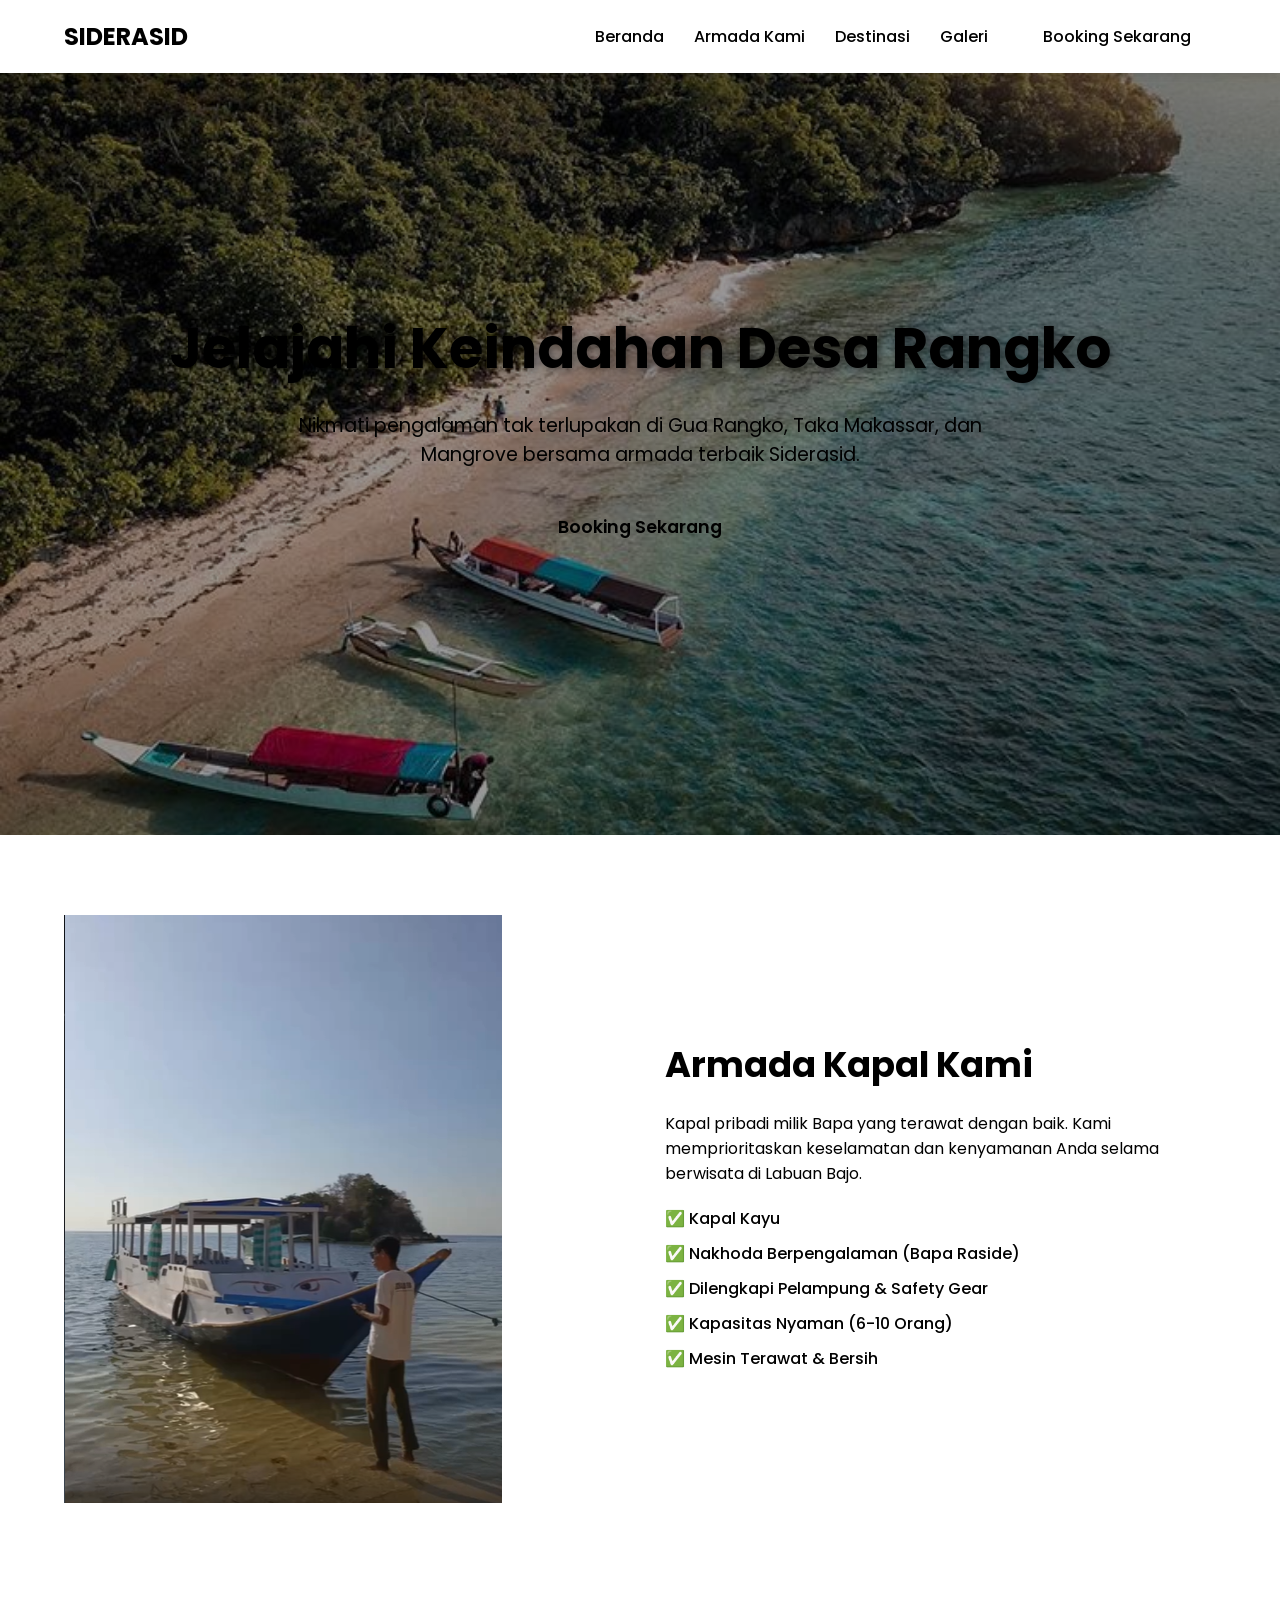
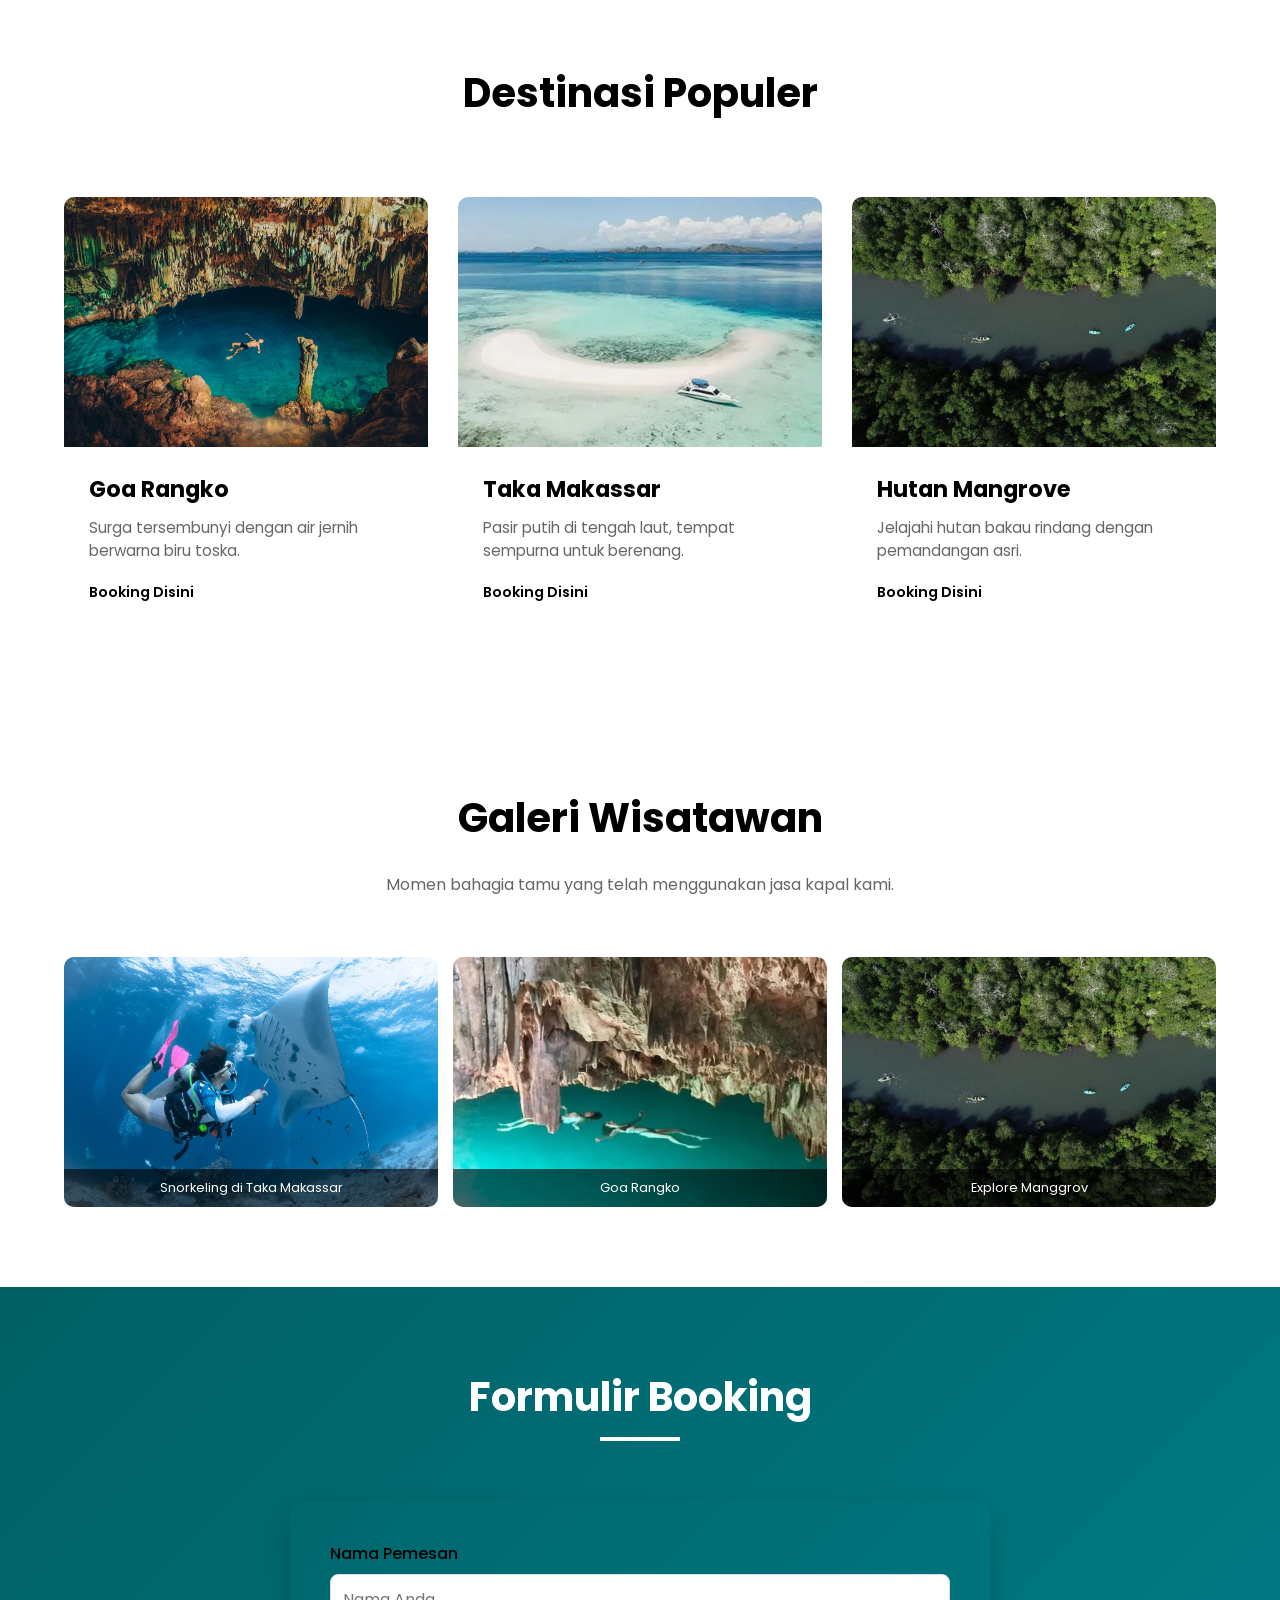
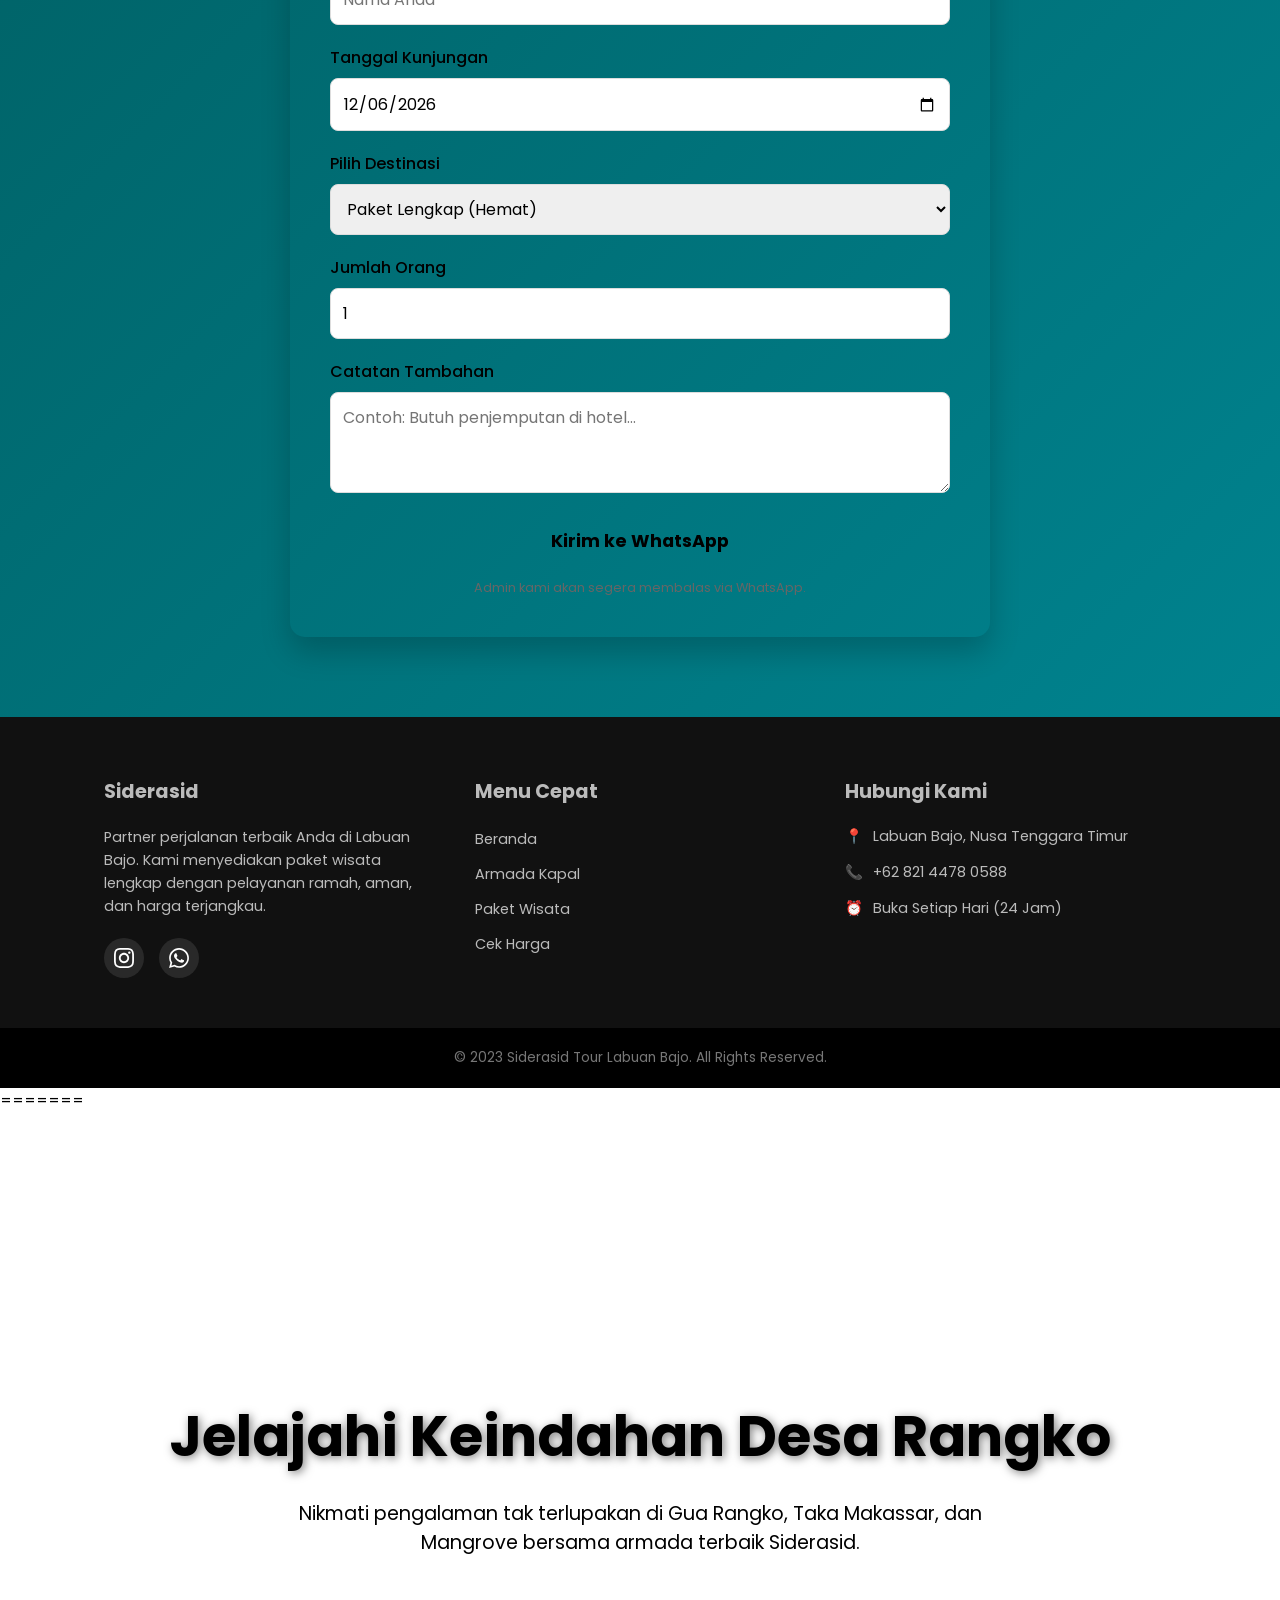
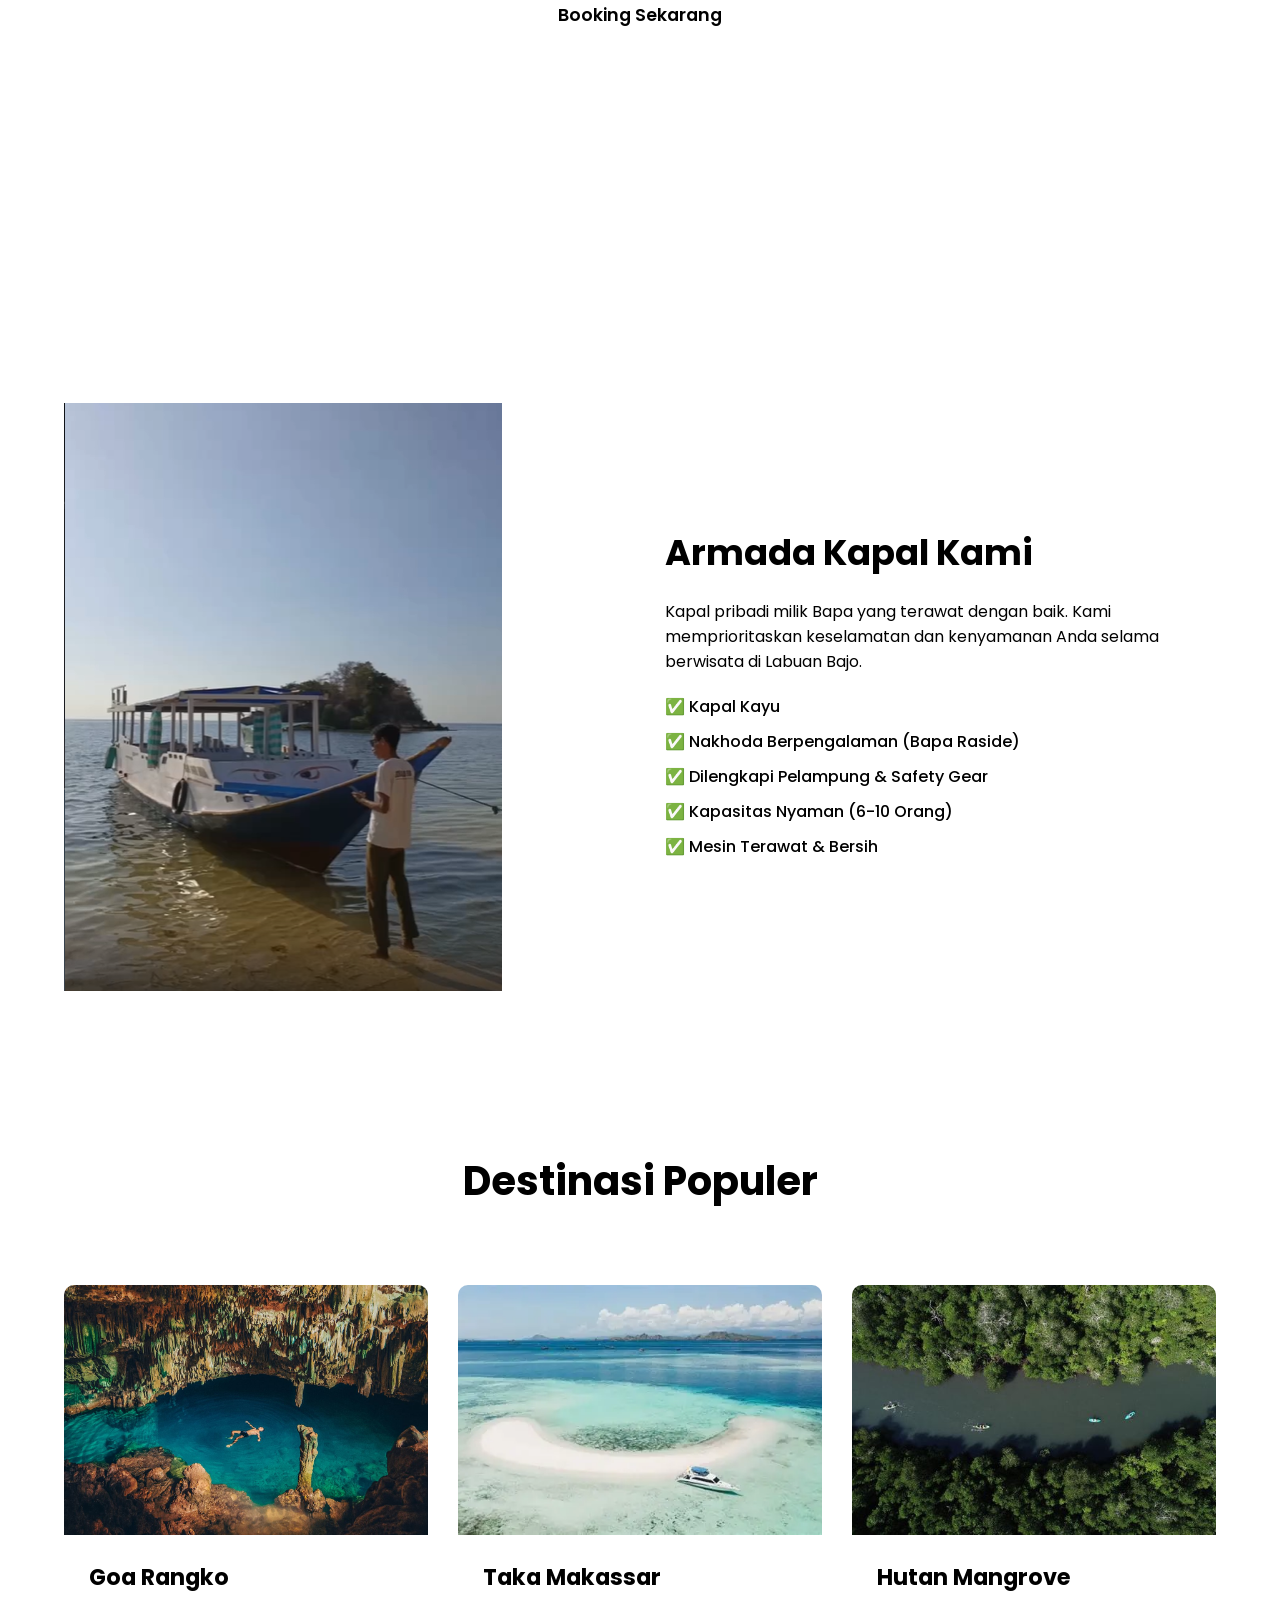
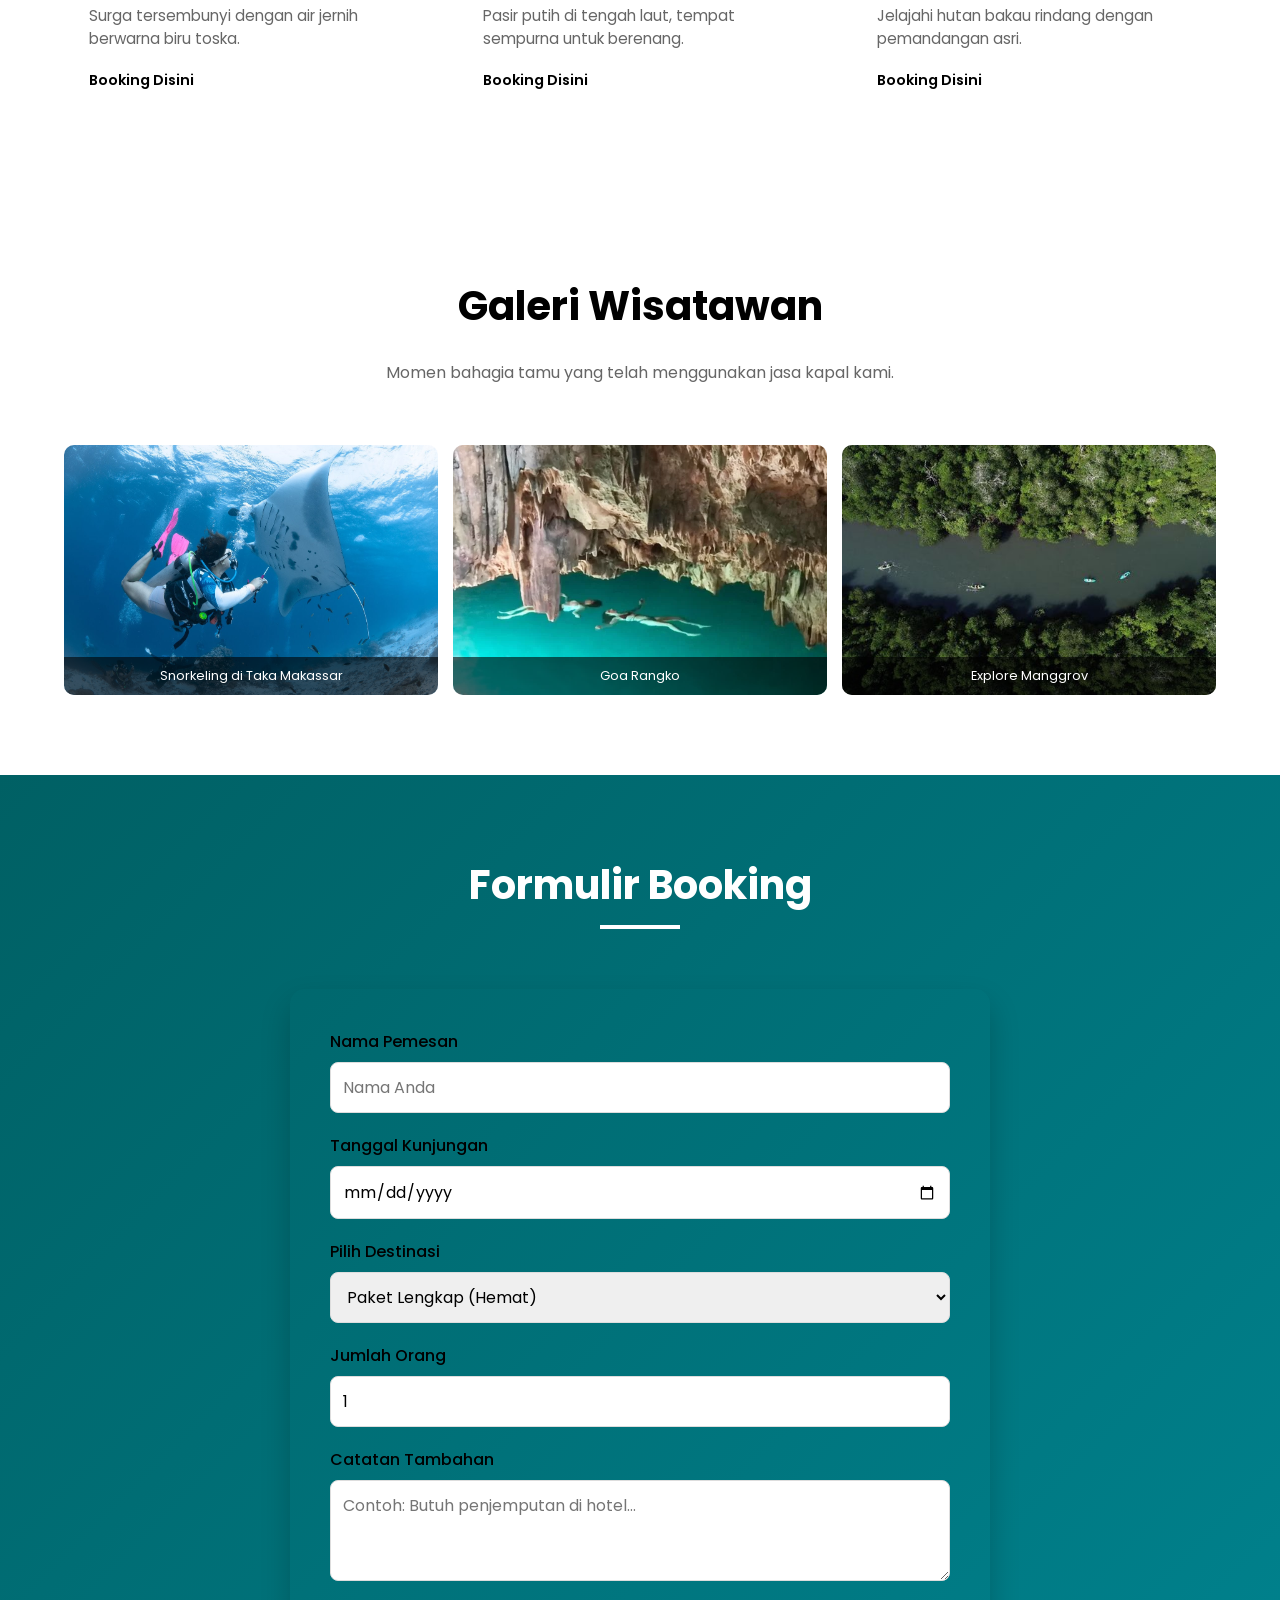
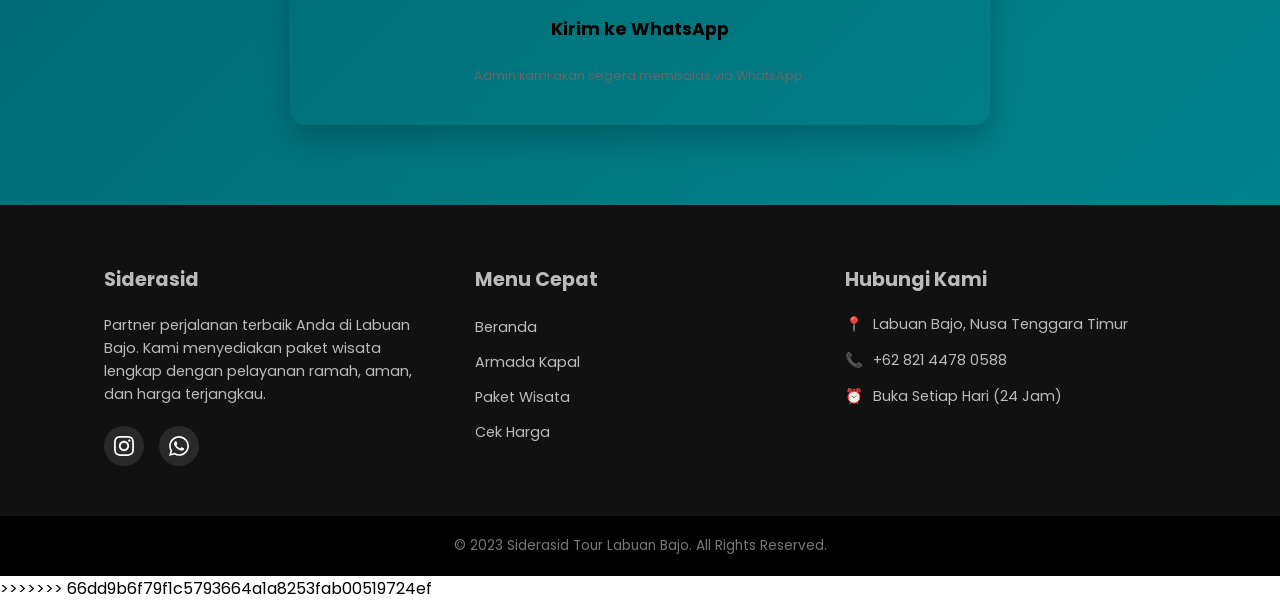
==== index.html @ 8807c150 "mengubah nama file utama menjadi index.html" ====
<<<<<<< HEAD
<!DOCTYPE html>
<html lang="id">
<head>
    <meta charset="UTF-8">
    <meta name="viewport" content="width=device-width, initial-scale=1.0">
    <meta name="description" content="Siderasid - Paket Wisata Labuan Bajo: Gua Rangko, Taka Makassar, dan Mangrove. Booking perahu murah dan terpercaya.">
    <title>Siderasid | Labuan Bajo Tour</title>
    <link rel="stylesheet" href="style.css">
    <!-- Google Fonts -->
    <link href="https://fonts.googleapis.com/css2?family=Poppins:wght@300;400;600;700&display=swap" rel="stylesheet">
    

</head>
<body>

    <!-- NAVBAR -->
    <nav class="navbar" id="navbar">
        <a href="#" class="logo">SIDERA<span>SID</span></a>
        <ul class="nav-links" id="navLinks">
            <li><a href="#home" onclick="toggleMenu()">Beranda</a></li>
            <li><a href="#armada" onclick="toggleMenu()">Armada Kami</a></li>
            <li><a href="#destinations" onclick="toggleMenu()">Destinasi</a></li>
            <li><a href="#gallery" onclick="toggleMenu()">Galeri</a></li>
            <li><a href="#booking" onclick="toggleMenu()" class="btn-cta">Booking Sekarang</a></li>
        </ul>
        <div class="hamburger" onclick="toggleMenu()">☰</div>
    </nav>

    <!-- HERO SECTION -->
    <section id="home" class="hero">
        <div class="hero-content">
            <h1>Jelajahi Keindahan Desa Rangko</h1>
            <p>Nikmati pengalaman tak terlupakan di Gua Rangko, Taka Makassar, dan Mangrove bersama armada terbaik Siderasid.</p>
            <a href="#booking" class="btn-hero">Booking Sekarang</a>
        </div>
    </section>

    <!-- SECTION BARU: FOTO KAPAL (PROMOSI) -->
    <section id="armada" class="armada-section">
        <div class="armada-img-container">
            <!-- GANTI URL DI BAWAH INI DENGAN FOTO KAPAL BAPA ANDA -->
            <!-- Contoh: src="foto-kapal-bapa.jpg" -->
            <img src="kapal.png">
        </div>
        <div class="armada-text">
            <h2>Armada Kapal Kami</h2>
            <p>Kapal pribadi milik Bapa yang terawat dengan baik. Kami memprioritaskan keselamatan dan kenyamanan Anda selama berwisata di Labuan Bajo.</p>
            
            <div class="armada-features">
                <div class="feature-item">✅ Kapal Kayu </div>
                <div class="feature-item">✅ Nakhoda Berpengalaman (Bapa Raside)</div>
                <div class="feature-item">✅ Dilengkapi Pelampung & Safety Gear</div>
                <div class="feature-item">✅ Kapasitas Nyaman (6-10 Orang)</div>
                <div class="feature-item">✅ Mesin Terawat & Bersih</div>
            </div>
        </div>
    </section>

    <!-- DESTINATIONS SECTION -->
    <section id="destinations" class="section">
        <div class="section-header">
            <h2>Destinasi Populer</h2>
            <span></span>
        </div>

        <div class="dest-grid">
            <!-- Destinasi 1 -->
            <div class="dest-card">
                <div class="dest-img">
                    <img src="foto1.jpg">
                </div>
                <div class="dest-info">
                    <h3>Goa Rangko</h3>
                    <p>Surga tersembunyi dengan air jernih berwarna biru toska.</p>
                    <a href="#booking" onclick="selectDestination('Gua Rangko')" class="btn-sm">Booking Disini</a>
                </div>
            </div>

            <!-- Destinasi 2 -->
            <div class="dest-card">
                <div class="dest-img">
                    <img src="taka.webp">
                </div>
                <div class="dest-info">
                    <h3>Taka Makassar</h3>
                    <p>Pasir putih di tengah laut, tempat sempurna untuk berenang.</p>
                    <a href="#booking" onclick="selectDestination('Taka Makassar')" class="btn-sm">Booking Disini</a>
                </div>
            </div>

            <!-- Destinasi 3 -->
            <div class="dest-card">
                <div class="dest-img">
                    <img src="hutan.jpeg
                    ">
                </div>
                <div class="dest-info">
                    <h3>Hutan Mangrove</h3>
                    <p>Jelajahi hutan bakau rindang dengan pemandangan asri.</p>
                    <a href="#booking" onclick="selectDestination('Mangrove Tour')" class="btn-sm">Booking Disini</a>
                </div>
            </div>
        </div>
    </section>

    <!-- SECTION BARU: GALERI WISATAWAN -->
    <section id="gallery" class="section gallery-section">
        <div class="section-header">
            <h2>Galeri Wisatawan</h2>
            <span></span>
            <p style="margin-top: 10px; color: #666;">Momen bahagia tamu yang telah menggunakan jasa kapal kami.</p>
        </div>

        <div class="gallery-grid">
            <!-- GANTI src="..." DENGAN FOTO TAMU ANDA -->
            <div class="gallery-item">
                <img src="Nomer1.jpg">
                <div class="gallery-caption">Snorkeling di Taka Makassar</div>
            </div>
            <div class="gallery-item">
                <img src="foto5.webp">
                <div class="gallery-caption">Goa Rangko</div>
            </div>
            <div class="gallery-item">
                <img src="hutan.jpeg">
                <div class="gallery-caption">Explore Manggrov</div>
            </div>
        </div>
    </section>

    <!-- BOOKING SECTION -->
    <section id="booking" class="section booking-section">
        <div class="section-header">
            <h2 style="color: white;">Formulir Booking</h2>
            <span style="background: white;"></span>
        </div>

        <div class="booking-container">
            <form id="waForm">
                <div class="form-group">
                    <label>Nama Pemesan</label>
                    <input type="text" id="name" class="form-control" placeholder="Nama Anda" required>
                </div>
                
                <div class="form-group">
                    <label>Tanggal Kunjungan</label>
                    <input type="date" id="date" class="form-control" required>
                </div>

                <div class="form-group">
                    <label>Pilih Destinasi</label>
                    <select id="destination" class="form-control">
                        <option value="Paket Lengkap (Rangko + Taka + Mangrove)">Paket Lengkap (Hemat)</option>
                        <option value="Gua Rangko Only">Gua Rangko Only</option>
                        <option value="Taka Makassar Only">Taka Makassar Only</option>
                        <option value="Mangrove Only">Mangrove Only</option>
                    </select>
                </div>

                <div class="form-group">
                    <label>Jumlah Orang</label>
                    <input type="number" id="pax" class="form-control" min="1" value="1" required>
                </div>

                <div class="form-group">
                    <label>Catatan Tambahan</label>
                    <textarea id="notes" class="form-control" rows="3" placeholder="Contoh: Butuh penjemputan di hotel..."></textarea>
                </div>

                <button type="submit" class="btn-submit">Kirim ke WhatsApp</button>
                <p style="text-align: center; margin-top: 10px; font-size: 0.8rem; color: #666;">Admin kami akan segera membalas via WhatsApp.</p>
            </form>
        </div>
    </section>

    <!-- FOOTER SECTION -->
    <footer>
        <div class="footer-container">
            <div class="footer-col">
                <h3>Siderasid</h3>
                <p>Partner perjalanan terbaik Anda di Labuan Bajo. Kami menyediakan paket wisata lengkap dengan pelayanan ramah, aman, dan harga terjangkau.</p>
                <div class="social-icons-footer">
                    <a href="https://www.instagram.com/siderasid/" target="_blank" class="social-btn" title="Instagram">
                        <svg width="20" height="20" fill="white" viewBox="0 0 24 24"><path d="M12 2.163c3.204 0 3.584.012 4.85.07 3.252.148 4.771 1.691 4.919 4.919.058 1.265.069 1.645.069 4.849 0 3.205-.012 3.584-.069 4.849-.149 3.225-1.664 4.771-4.919 4.919-1.266.058-1.644.07-4.85.07-3.204 0-3.584-.012-4.85-.07-3.26-.149-4.771-1.699-4.919-4.92-.058-1.265-.07-1.644-.07-4.849 0-3.204.013-3.583.07-4.849.149-3.227 1.664-4.771 4.919-4.919 1.266-.057 1.645-.069 4.849-.069zm0-2.163c-3.259 0-3.667.014-4.947.072-4.358.2-6.78 2.618-6.98 6.98-.059 1.281-.073 1.689-.073 4.948 0 3.259.014 3.668.072 4.948.2 4.358 2.618 6.78 6.98 6.98 1.281.058 1.689.072 4.948.072 3.259 0 3.668-.014 4.948-.072 4.354-.2 6.782-2.618 6.979-6.98.059-1.28.073-1.689.073-4.948 0-3.259-.014-3.667-.072-4.947-.196-4.354-2.617-6.78-6.979-6.98-1.281-.059-1.69-.073-4.949-.073zm0 5.838c-3.403 0-6.162 2.759-6.162 6.162s2.759 6.163 6.162 6.163 6.162-2.759 6.162-6.163c0-3.403-2.759-6.162-6.162-6.162zm0 10.162c-2.209 0-4-1.79-4-4 0-2.209 1.791-4 4-4s4 1.791 4 4c0 2.21-1.791 4-4 4zm6.406-11.845c-.796 0-1.441.645-1.441 1.44s.645 1.44 1.441 1.44c.795 0 1.439-.645 1.439-1.44s-.644-1.44-1.439-1.44z"/></svg>
                    </a>
                    <a href="https://wa.me/6282144780588" target="_blank" class="social-btn" title="WhatsApp">
                        <svg width="20" height="20" fill="white" viewBox="0 0 24 24"><path d="M.057 24l1.687-6.163c-1.041-1.804-1.588-3.849-1.587-5.946.003-6.556 5.338-11.891 11.893-11.891 3.181.001 6.167 1.24 8.413 3.488 2.245 2.248 3.481 5.236 3.48 8.414-.003 6.557-5.338 11.892-11.893 11.892-1.99-.001-3.951-.5-5.688-1.448l-6.305 1.654zm6.597-3.807c1.676.995 3.276 1.591 5.392 1.592 5.448 0 9.886-4.434 9.889-9.885.002-5.462-4.415-9.89-9.881-9.892-5.452 0-9.887 4.434-9.889 9.884-.001 2.225.651 3.891 1.746 5.634l-.999 3.648 3.742-.981zm11.387-5.464c-.074-.124-.272-.198-.57-.347-.297-.149-1.758-.868-2.031-.967-.272-.099-.47-.149-.669.149-.198.297-.768.967-.941 1.165-.173.198-.347.223-.644.074-.297-.149-1.255-.462-2.39-1.475-.883-.788-1.48-1.761-1.653-2.059-.173-.297-.018-.458.13-.606.134-.133.297-.347.446-.521.151-.172.2-.296.3-.495.099-.198.05-.372-.025-.521-.075-.148-.669-1.611-.916-2.206-.242-.579-.487-.501-.669-.51l-.57-.01c-.198 0-.52.074-.792.372s-1.04 1.016-1.04 2.479 1.065 2.876 1.213 3.074c.149.198 2.095 3.2 5.076 4.487.709.306 1.263.489 1.694.626.712.226 1.36.194 1.872.118.571-.085 1.758-.719 2.006-1.413.248-.695.248-1.29.173-1.414z"/></svg>
                    </a>
                </div>
            </div>

            <div class="footer-col">
                <h3>Menu Cepat</h3>
                <ul class="footer-links">
                    <li><a href="#home">Beranda</a></li>
                    <li><a href="#armada">Armada Kapal</a></li>
                    <li><a href="#destinations">Paket Wisata</a></li>
                    <li><a href="#booking">Cek Harga</a></li>
                </ul>
            </div>

            <div class="footer-col">
                <h3>Hubungi Kami</h3>
                <div class="contact-item">
                    <span>📍</span>
                    <span>Labuan Bajo, Nusa Tenggara Timur</span>
                </div>
                <div class="contact-item">
                    <span>📞</span>
                    <span>+62 821 4478 0588</span>
                </div>
                <div class="contact-item">
                    <span>⏰</span>
                    <span>Buka Setiap Hari (24 Jam)</span>
                </div>
            </div>
        </div>

        <div class="footer-bottom">
            <p>&copy; 2023 Siderasid Tour Labuan Bajo. All Rights Reserved.</p>
        </div>
    </footer>

    <!-- JAVASCRIPT -->
    <script>
        // --- Sticky Navbar ---
        window.addEventListener('scroll', function() {
            const navbar = document.getElementById('navbar');
            if (window.scrollY > 50) {
                navbar.classList.add('scrolled');
            } else {
                navbar.classList.remove('scrolled');
            }
        });

        // --- Mobile Menu Toggle ---
        function toggleMenu() {
            const navLinks = document.getElementById('navLinks');
            navLinks.classList.toggle('active');
        }

        // --- Pre-select Destination from Buttons ---
        function selectDestination(destName) {
            const selectBox = document.getElementById('destination');
            selectBox.value = destName;
        }

        // --- WhatsApp Form Logic ---
        const WA_NUMBER = "6282144780588";

        document.getElementById('waForm').addEventListener('submit', function(e) {
            e.preventDefault();

            const name = document.getElementById('name').value;
            const date = document.getElementById('date').value;
            const dest = document.getElementById('destination').value;
            const pax = document.getElementById('pax').value;
            const notes = document.getElementById('notes').value;

            const message = `Halo Siderasid, saya ingin booking wisata Labuan Bajo.%0A%0A` +
                            `👤 *Nama:* ${name}%0A` +
                            `📅 *Tanggal:* ${date}%0A` +
                            `📍 *Tujuan:* ${dest}%0A` +
                            `👥 *Jumlah:* ${pax} Orang%0A` +
                            `📝 *Catatan:* ${notes}%0A%0A` +
                            `Mohon info harga dan ketersediaan kapal. Terima kasih!`;

            const waLink = `https://wa.me/${WA_NUMBER}?text=${message}`;
            window.open(waLink, '_blank');
        });

        // Set default date to today
        document.getElementById('date').valueAsDate = new Date();
    </script>
</body>
=======
<!DOCTYPE html>
<html lang="id">
<head>
    <meta charset="UTF-8">
    <meta name="viewport" content="width=device-width, initial-scale=1.0">
    <meta name="description" content="Siderasid - Paket Wisata Labuan Bajo: Gua Rangko, Taka Makassar, dan Mangrove. Booking perahu murah dan terpercaya.">
    <title>Siderasid | Labuan Bajo Tour</title>
    <link rel="stylesheet" href="style.css">
    <!-- Google Fonts -->
    <link href="https://fonts.googleapis.com/css2?family=Poppins:wght@300;400;600;700&display=swap" rel="stylesheet">
    

</head>
<body>

    <!-- NAVBAR -->
    <nav class="navbar" id="navbar">
        <a href="#" class="logo">SIDERA<span>SID</span></a>
        <ul class="nav-links" id="navLinks">
            <li><a href="#home" onclick="toggleMenu()">Beranda</a></li>
            <li><a href="#armada" onclick="toggleMenu()">Armada Kami</a></li>
            <li><a href="#destinations" onclick="toggleMenu()">Destinasi</a></li>
            <li><a href="#gallery" onclick="toggleMenu()">Galeri</a></li>
            <li><a href="#booking" onclick="toggleMenu()" class="btn-cta">Booking Sekarang</a></li>
        </ul>
        <div class="hamburger" onclick="toggleMenu()">☰</div>
    </nav>

    <!-- HERO SECTION -->
    <section id="home" class="hero">
        <div class="hero-content">
            <h1>Jelajahi Keindahan Desa Rangko</h1>
            <p>Nikmati pengalaman tak terlupakan di Gua Rangko, Taka Makassar, dan Mangrove bersama armada terbaik Siderasid.</p>
            <a href="#booking" class="btn-hero">Booking Sekarang</a>
        </div>
    </section>

    <!-- SECTION BARU: FOTO KAPAL (PROMOSI) -->
    <section id="armada" class="armada-section">
        <div class="armada-img-container">
            <!-- GANTI URL DI BAWAH INI DENGAN FOTO KAPAL BAPA ANDA -->
            <!-- Contoh: src="foto-kapal-bapa.jpg" -->
            <img src="kapal.png">
        </div>
        <div class="armada-text">
            <h2>Armada Kapal Kami</h2>
            <p>Kapal pribadi milik Bapa yang terawat dengan baik. Kami memprioritaskan keselamatan dan kenyamanan Anda selama berwisata di Labuan Bajo.</p>
            
            <div class="armada-features">
                <div class="feature-item">✅ Kapal Kayu </div>
                <div class="feature-item">✅ Nakhoda Berpengalaman (Bapa Raside)</div>
                <div class="feature-item">✅ Dilengkapi Pelampung & Safety Gear</div>
                <div class="feature-item">✅ Kapasitas Nyaman (6-10 Orang)</div>
                <div class="feature-item">✅ Mesin Terawat & Bersih</div>
            </div>
        </div>
    </section>

    <!-- DESTINATIONS SECTION -->
    <section id="destinations" class="section">
        <div class="section-header">
            <h2>Destinasi Populer</h2>
            <span></span>
        </div>

        <div class="dest-grid">
            <!-- Destinasi 1 -->
            <div class="dest-card">
                <div class="dest-img">
                    <img src="foto1.jpg">
                </div>
                <div class="dest-info">
                    <h3>Goa Rangko</h3>
                    <p>Surga tersembunyi dengan air jernih berwarna biru toska.</p>
                    <a href="#booking" onclick="selectDestination('Gua Rangko')" class="btn-sm">Booking Disini</a>
                </div>
            </div>

            <!-- Destinasi 2 -->
            <div class="dest-card">
                <div class="dest-img">
                    <img src="taka.webp">
                </div>
                <div class="dest-info">
                    <h3>Taka Makassar</h3>
                    <p>Pasir putih di tengah laut, tempat sempurna untuk berenang.</p>
                    <a href="#booking" onclick="selectDestination('Taka Makassar')" class="btn-sm">Booking Disini</a>
                </div>
            </div>

            <!-- Destinasi 3 -->
            <div class="dest-card">
                <div class="dest-img">
                    <img src="hutan.jpeg
                    ">
                </div>
                <div class="dest-info">
                    <h3>Hutan Mangrove</h3>
                    <p>Jelajahi hutan bakau rindang dengan pemandangan asri.</p>
                    <a href="#booking" onclick="selectDestination('Mangrove Tour')" class="btn-sm">Booking Disini</a>
                </div>
            </div>
        </div>
    </section>

    <!-- SECTION BARU: GALERI WISATAWAN -->
    <section id="gallery" class="section gallery-section">
        <div class="section-header">
            <h2>Galeri Wisatawan</h2>
            <span></span>
            <p style="margin-top: 10px; color: #666;">Momen bahagia tamu yang telah menggunakan jasa kapal kami.</p>
        </div>

        <div class="gallery-grid">
            <!-- GANTI src="..." DENGAN FOTO TAMU ANDA -->
            <div class="gallery-item">
                <img src="Nomer1.jpg">
                <div class="gallery-caption">Snorkeling di Taka Makassar</div>
            </div>
            <div class="gallery-item">
                <img src="foto5.webp">
                <div class="gallery-caption">Goa Rangko</div>
            </div>
            <div class="gallery-item">
                <img src="hutan.jpeg">
                <div class="gallery-caption">Explore Manggrov</div>
            </div>
        </div>
    </section>

    <!-- BOOKING SECTION -->
    <section id="booking" class="section booking-section">
        <div class="section-header">
            <h2 style="color: white;">Formulir Booking</h2>
            <span style="background: white;"></span>
        </div>

        <div class="booking-container">
            <form id="waForm">
                <div class="form-group">
                    <label>Nama Pemesan</label>
                    <input type="text" id="name" class="form-control" placeholder="Nama Anda" required>
                </div>
                
                <div class="form-group">
                    <label>Tanggal Kunjungan</label>
                    <input type="date" id="date" class="form-control" required>
                </div>

                <div class="form-group">
                    <label>Pilih Destinasi</label>
                    <select id="destination" class="form-control">
                        <option value="Paket Lengkap (Rangko + Taka + Mangrove)">Paket Lengkap (Hemat)</option>
                        <option value="Gua Rangko Only">Gua Rangko Only</option>
                        <option value="Taka Makassar Only">Taka Makassar Only</option>
                        <option value="Mangrove Only">Mangrove Only</option>
                    </select>
                </div>

                <div class="form-group">
                    <label>Jumlah Orang</label>
                    <input type="number" id="pax" class="form-control" min="1" value="1" required>
                </div>

                <div class="form-group">
                    <label>Catatan Tambahan</label>
                    <textarea id="notes" class="form-control" rows="3" placeholder="Contoh: Butuh penjemputan di hotel..."></textarea>
                </div>

                <button type="submit" class="btn-submit">Kirim ke WhatsApp</button>
                <p style="text-align: center; margin-top: 10px; font-size: 0.8rem; color: #666;">Admin kami akan segera membalas via WhatsApp.</p>
            </form>
        </div>
    </section>

    <!-- FOOTER SECTION -->
    <footer>
        <div class="footer-container">
            <div class="footer-col">
                <h3>Siderasid</h3>
                <p>Partner perjalanan terbaik Anda di Labuan Bajo. Kami menyediakan paket wisata lengkap dengan pelayanan ramah, aman, dan harga terjangkau.</p>
                <div class="social-icons-footer">
                    <a href="https://www.instagram.com/siderasid/" target="_blank" class="social-btn" title="Instagram">
                        <svg width="20" height="20" fill="white" viewBox="0 0 24 24"><path d="M12 2.163c3.204 0 3.584.012 4.85.07 3.252.148 4.771 1.691 4.919 4.919.058 1.265.069 1.645.069 4.849 0 3.205-.012 3.584-.069 4.849-.149 3.225-1.664 4.771-4.919 4.919-1.266.058-1.644.07-4.85.07-3.204 0-3.584-.012-4.85-.07-3.26-.149-4.771-1.699-4.919-4.92-.058-1.265-.07-1.644-.07-4.849 0-3.204.013-3.583.07-4.849.149-3.227 1.664-4.771 4.919-4.919 1.266-.057 1.645-.069 4.849-.069zm0-2.163c-3.259 0-3.667.014-4.947.072-4.358.2-6.78 2.618-6.98 6.98-.059 1.281-.073 1.689-.073 4.948 0 3.259.014 3.668.072 4.948.2 4.358 2.618 6.78 6.98 6.98 1.281.058 1.689.072 4.948.072 3.259 0 3.668-.014 4.948-.072 4.354-.2 6.782-2.618 6.979-6.98.059-1.28.073-1.689.073-4.948 0-3.259-.014-3.667-.072-4.947-.196-4.354-2.617-6.78-6.979-6.98-1.281-.059-1.69-.073-4.949-.073zm0 5.838c-3.403 0-6.162 2.759-6.162 6.162s2.759 6.163 6.162 6.163 6.162-2.759 6.162-6.163c0-3.403-2.759-6.162-6.162-6.162zm0 10.162c-2.209 0-4-1.79-4-4 0-2.209 1.791-4 4-4s4 1.791 4 4c0 2.21-1.791 4-4 4zm6.406-11.845c-.796 0-1.441.645-1.441 1.44s.645 1.44 1.441 1.44c.795 0 1.439-.645 1.439-1.44s-.644-1.44-1.439-1.44z"/></svg>
                    </a>
                    <a href="https://wa.me/6282144780588" target="_blank" class="social-btn" title="WhatsApp">
                        <svg width="20" height="20" fill="white" viewBox="0 0 24 24"><path d="M.057 24l1.687-6.163c-1.041-1.804-1.588-3.849-1.587-5.946.003-6.556 5.338-11.891 11.893-11.891 3.181.001 6.167 1.24 8.413 3.488 2.245 2.248 3.481 5.236 3.48 8.414-.003 6.557-5.338 11.892-11.893 11.892-1.99-.001-3.951-.5-5.688-1.448l-6.305 1.654zm6.597-3.807c1.676.995 3.276 1.591 5.392 1.592 5.448 0 9.886-4.434 9.889-9.885.002-5.462-4.415-9.89-9.881-9.892-5.452 0-9.887 4.434-9.889 9.884-.001 2.225.651 3.891 1.746 5.634l-.999 3.648 3.742-.981zm11.387-5.464c-.074-.124-.272-.198-.57-.347-.297-.149-1.758-.868-2.031-.967-.272-.099-.47-.149-.669.149-.198.297-.768.967-.941 1.165-.173.198-.347.223-.644.074-.297-.149-1.255-.462-2.39-1.475-.883-.788-1.48-1.761-1.653-2.059-.173-.297-.018-.458.13-.606.134-.133.297-.347.446-.521.151-.172.2-.296.3-.495.099-.198.05-.372-.025-.521-.075-.148-.669-1.611-.916-2.206-.242-.579-.487-.501-.669-.51l-.57-.01c-.198 0-.52.074-.792.372s-1.04 1.016-1.04 2.479 1.065 2.876 1.213 3.074c.149.198 2.095 3.2 5.076 4.487.709.306 1.263.489 1.694.626.712.226 1.36.194 1.872.118.571-.085 1.758-.719 2.006-1.413.248-.695.248-1.29.173-1.414z"/></svg>
                    </a>
                </div>
            </div>

            <div class="footer-col">
                <h3>Menu Cepat</h3>
                <ul class="footer-links">
                    <li><a href="#home">Beranda</a></li>
                    <li><a href="#armada">Armada Kapal</a></li>
                    <li><a href="#destinations">Paket Wisata</a></li>
                    <li><a href="#booking">Cek Harga</a></li>
                </ul>
            </div>

            <div class="footer-col">
                <h3>Hubungi Kami</h3>
                <div class="contact-item">
                    <span>📍</span>
                    <span>Labuan Bajo, Nusa Tenggara Timur</span>
                </div>
                <div class="contact-item">
                    <span>📞</span>
                    <span>+62 821 4478 0588</span>
                </div>
                <div class="contact-item">
                    <span>⏰</span>
                    <span>Buka Setiap Hari (24 Jam)</span>
                </div>
            </div>
        </div>

        <div class="footer-bottom">
            <p>&copy; 2023 Siderasid Tour Labuan Bajo. All Rights Reserved.</p>
        </div>
    </footer>

    <!-- JAVASCRIPT -->
    <script>
        // --- Sticky Navbar ---
        window.addEventListener('scroll', function() {
            const navbar = document.getElementById('navbar');
            if (window.scrollY > 50) {
                navbar.classList.add('scrolled');
            } else {
                navbar.classList.remove('scrolled');
            }
        });

        // --- Mobile Menu Toggle ---
        function toggleMenu() {
            const navLinks = document.getElementById('navLinks');
            navLinks.classList.toggle('active');
        }

        // --- Pre-select Destination from Buttons ---
        function selectDestination(destName) {
            const selectBox = document.getElementById('destination');
            selectBox.value = destName;
        }

        // --- WhatsApp Form Logic ---
        const WA_NUMBER = "6282144780588";

        document.getElementById('waForm').addEventListener('submit', function(e) {
            e.preventDefault();

            const name = document.getElementById('name').value;
            const date = document.getElementById('date').value;
            const dest = document.getElementById('destination').value;
            const pax = document.getElementById('pax').value;
            const notes = document.getElementById('notes').value;

            const message = `Halo Siderasid, saya ingin booking wisata Labuan Bajo.%0A%0A` +
                            `👤 *Nama:* ${name}%0A` +
                            `📅 *Tanggal:* ${date}%0A` +
                            `📍 *Tujuan:* ${dest}%0A` +
                            `👥 *Jumlah:* ${pax} Orang%0A` +
                            `📝 *Catatan:* ${notes}%0A%0A` +
                            `Mohon info harga dan ketersediaan kapal. Terima kasih!`;

            const waLink = `https://wa.me/${WA_NUMBER}?text=${message}`;
            window.open(waLink, '_blank');
        });

        // Set default date to today
        document.getElementById('date').valueAsDate = new Date();
    </script>
</body>
>>>>>>> 66dd9b6f79f1c5793664a1a8253fab00519724ef
</html>
---- style.css ----
<<<<<<< HEAD
    /* --- CSS VARIABLES --- */
        :root {
            --primary: #006064; /* Deep Cyan */
            --secondary: #00bcd4; /* Light Cyan */
            --accent: #ff9800; /* Orange */
            --dark: #1a1a1a;
            --light: #f5f5f5;
            --white: #ffffff;
            --shadow: 0 5px 15px rgba(0,0,0,0.1);
        }

        /* --- RESET & GLOBAL --- */
        * {
            margin: 0;
            padding: 0;
            box-sizing: border-box;
            font-family: 'Poppins', sans-serif;
            scroll-behavior: smooth;
        }

        body {
            background-color: var(--light);
            color: var(--dark);
            overflow-x: hidden;
        }

        a { text-decoration: none; color: inherit; transition: 0.3s; }
        ul { list-style: none; }
        img { max-width: 100%; display: block; }

        /* --- NAVBAR --- */
        .navbar {
            display: flex;
            justify-content: space-between;
            align-items: center;
            padding: 1.2rem 5%;
            background: rgba(255, 255, 255, 0.95);
            position: fixed;
            top: 0;
            left: 0;
            right: 0;
            z-index: 1000;
            box-shadow: 0 2px 10px rgba(0,0,0,0.05);
            transition: 0.3s;
        }

        .navbar.scrolled { padding: 0.8rem 5%; background: var(--white); }

        .logo { font-size: 1.5rem; font-weight: 700; color: var(--primary); }
        .logo span { color: var(--accent); }

        .nav-links { display: flex; gap: 30px; }
        .nav-links a { font-weight: 500; color: var(--dark); position: relative; }
        .nav-links a::after {
            content: ''; position: absolute; width: 0; height: 2px;
            background: var(--primary); bottom: -5px; left: 0; transition: 0.3s;
        }
        .nav-links a:hover::after { width: 100%; }
        .nav-links a:hover { color: var(--primary); }

        .btn-cta {
            background: var(--primary); color: var(--white) !important;
            padding: 10px 25px; border-radius: 50px;
        }
        .btn-cta:hover { background: var(--accent) !important; color: var(--white) !important; }

        .hamburger { display: none; cursor: pointer; font-size: 1.5rem; }

        /* --- HERO SECTION --- */
        .hero {
            height: 90vh; /* Sedikit lebih tinggi */
            background: linear-gradient(rgba(0,0,0,0.4), rgba(0,0,0,0.4)), url('pantai.jpg');
            background-size: cover; background-position: center; background-attachment: fixed;
            display: flex; align-items: center; justify-content: center;
            text-align: center; color: var(--white); padding: 0 20px;
        }

        .hero-content h1 {
            font-size: 3.5rem; margin-bottom: 20px;
            text-shadow: 2px 2px 10px rgba(0,0,0,0.5);
        }
        .hero-content p {
            font-size: 1.2rem; margin-bottom: 30px;
            max-width: 700px; margin-left: auto; margin-right: auto;
        }
        .btn-hero {
            background: var(--accent); color: var(--white);
            padding: 15px 40px; font-size: 1.1rem; font-weight: 600;
            border-radius: 5px; display: inline-block;
        }
        .btn-hero:hover { transform: translateY(-3px); box-shadow: 0 10px 20px rgba(0,0,0,0.3); }

        /* --- ARMADA KAPAL SECTION (BARU) --- */
        .armada-section {
            background: var(--white);
            padding: 80px 5%;
            display: flex;
            align-items: center;
            gap: 50px;
            flex-wrap: wrap;
        }

        .armada-img-container {
            flex: 1;
            min-width: 300px;
        }

        .armada-img {
            width: 100%;
            border-radius: 15px;
            box-shadow: var(--shadow);
            object-fit: cover;
            height: 400px; /* Tinggi foto kapal */
        }

        .armada-text {
            flex: 1;
            min-width: 300px;
        }

        .armada-text h2 {
            font-size: 2.2rem;
            color: var(--primary);
            margin-bottom: 20px;
        }

        .armada-features {
            margin-top: 20px;
        }

        .feature-item {
            display: flex;
            align-items: center;
            gap: 10px;
            margin-bottom: 10px;
            font-weight: 500;
        }

        /* --- DESTINATIONS SECTION --- */
        .section { padding: 80px 5%; }
        .section-header { text-align: center; margin-bottom: 60px; }
        .section-header h2 { font-size: 2.5rem; color: var(--primary); margin-bottom: 10px; }
        .section-header span { display: block; width: 80px; height: 4px; background: var(--accent); margin: 0 auto; }

        .dest-grid {
            display: grid; grid-template-columns: repeat(auto-fit, minmax(300px, 1fr)); gap: 30px;
        }

        .dest-card {
            background: var(--white); border-radius: 10px; overflow: hidden;
            box-shadow: var(--shadow); transition: 0.3s;
        }
        .dest-card:hover { transform: translateY(-10px); }
        .dest-img { height: 250px; overflow: hidden; }
        .dest-img img { width: 100%; height: 100%; object-fit: cover; transition: 0.5s; }
        .dest-card:hover .dest-img img { transform: scale(1.1); }
        .dest-info { padding: 25px; }
        .dest-info h3 { color: var(--primary); margin-bottom: 10px; font-size: 1.4rem; }
        .dest-info p { color: #666; font-size: 0.95rem; margin-bottom: 20px; }
        .btn-sm { color: var(--primary); font-weight: 600; font-size: 0.9rem; border-bottom: 2px solid var(--accent); }

        /* --- GALLERY SECTION (BARU) --- */
        .gallery-section {
            background: var(--light);
        }

        .gallery-grid {
            display: grid;
            grid-template-columns: repeat(auto-fit, minmax(250px, 1fr));
            gap: 15px;
        }

        .gallery-item {
            position: relative;
            border-radius: 10px;
            overflow: hidden;
            height: 250px;
        }

        .gallery-item img {
            width: 100%;
            height: 100%;
            object-fit: cover;
            transition: 0.3s;
        }

        .gallery-item:hover img {
            transform: scale(1.05);
        }

        .gallery-caption {
            position: absolute;
            bottom: 0;
            left: 0;
            right: 0;
            background: rgba(0,0,0,0.6);
            color: white;
            padding: 10px;
            font-size: 0.8rem;
            text-align: center;
        }

        /* --- BOOKING SECTION --- */
        .booking-section {
            background: linear-gradient(135deg, #006064, #00838f); color: var(--white);
        }
        .booking-container {
            background: var(--white); color: var(--dark); padding: 40px;
            border-radius: 15px; max-width: 700px; margin: 0 auto;
            box-shadow: 0 15px 30px rgba(0,0,0,0.2);
        }
        .form-group { margin-bottom: 20px; }
        .form-group label { display: block; margin-bottom: 8px; font-weight: 500; }
        .form-control {
            width: 100%; padding: 12px; border: 1px solid #ddd; border-radius: 8px; font-size: 1rem;
        }
        .btn-submit {
            width: 100%; padding: 15px; background: var(--primary); color: var(--white);
            border: none; border-radius: 8px; font-size: 1.1rem; font-weight: bold; cursor: pointer; transition: 0.3s;
        }
        .btn-submit:hover { background: var(--dark); }

        /* --- FOOTER --- */
        footer { background-color: #111; color: #bbb; padding-top: 60px; border-top: 5px solid var(--accent); }
        .footer-container {
            max-width: 1200px; margin: 0 auto; padding: 0 5%;
            display: grid; grid-template-columns: repeat(auto-fit, minmax(250px, 1fr)); gap: 40px;
        }
        .footer-col h3 { color: var(--white); font-size: 1.2rem; margin-bottom: 20px; position: relative; }
        .footer-col h3::after {
            content: ''; position: absolute; left: 0; bottom: -8px; width: 40px; height: 2px; background: var(--accent);
        }
        .footer-col p { font-size: 0.9rem; line-height: 1.6; margin-bottom: 20px; }
        .footer-links li { margin-bottom: 10px; }
        .footer-links a { color: #bbb; font-size: 0.9rem; }
        .footer-links a:hover { color: var(--accent); padding-left: 5px; }
        .contact-item { display: flex; align-items: flex-start; gap: 10px; margin-bottom: 15px; font-size: 0.9rem; }
        .social-icons-footer { display: flex; gap: 15px; }
        .social-btn {
            width: 40px; height: 40px; background: rgba(255,255,255,0.1);
            display: flex; justify-content: center; align-items: center;
            border-radius: 50%; transition: 0.3s; color: var(--white);
        }
        .social-btn:hover { background: var(--accent); transform: translateY(-3px); }
        .footer-bottom { background-color: #000; text-align: center; padding: 20px; margin-top: 50px; font-size: 0.85rem; color: #777; }

        /* --- RESPONSIVE --- */
        @media (max-width: 768px) {
            .navbar { padding: 1rem 5%; }
            .hamburger { display: block; }
            .nav-links {
                position: fixed; top: 70px; right: -100%; width: 70%; height: 100vh;
                background: var(--white); flex-direction: column; padding: 40px;
                box-shadow: -5px 0 15px rgba(0,0,0,0.1); transition: 0.4s;
            }
            .nav-links.active { right: 0; }
            .hero h1 { font-size: 2.5rem; }
            .armada-section { flex-direction: column; }
        }
=======
    /* --- CSS VARIABLES --- */
        :root {
            --primary: #006064; /* Deep Cyan */
            --secondary: #00bcd4; /* Light Cyan */
            --accent: #ff9800; /* Orange */
            --dark: #1a1a1a;
            --light: #f5f5f5;
            --white: #ffffff;
            --shadow: 0 5px 15px rgba(0,0,0,0.1);
        }

        /* --- RESET & GLOBAL --- */
        * {
            margin: 0;
            padding: 0;
            box-sizing: border-box;
            font-family: 'Poppins', sans-serif;
            scroll-behavior: smooth;
        }

        body {
            background-color: var(--light);
            color: var(--dark);
            overflow-x: hidden;
        }

        a { text-decoration: none; color: inherit; transition: 0.3s; }
        ul { list-style: none; }
        img { max-width: 100%; display: block; }

        /* --- NAVBAR --- */
        .navbar {
            display: flex;
            justify-content: space-between;
            align-items: center;
            padding: 1.2rem 5%;
            background: rgba(255, 255, 255, 0.95);
            position: fixed;
            top: 0;
            left: 0;
            right: 0;
            z-index: 1000;
            box-shadow: 0 2px 10px rgba(0,0,0,0.05);
            transition: 0.3s;
        }

        .navbar.scrolled { padding: 0.8rem 5%; background: var(--white); }

        .logo { font-size: 1.5rem; font-weight: 700; color: var(--primary); }
        .logo span { color: var(--accent); }

        .nav-links { display: flex; gap: 30px; }
        .nav-links a { font-weight: 500; color: var(--dark); position: relative; }
        .nav-links a::after {
            content: ''; position: absolute; width: 0; height: 2px;
            background: var(--primary); bottom: -5px; left: 0; transition: 0.3s;
        }
        .nav-links a:hover::after { width: 100%; }
        .nav-links a:hover { color: var(--primary); }

        .btn-cta {
            background: var(--primary); color: var(--white) !important;
            padding: 10px 25px; border-radius: 50px;
        }
        .btn-cta:hover { background: var(--accent) !important; color: var(--white) !important; }

        .hamburger { display: none; cursor: pointer; font-size: 1.5rem; }

        /* --- HERO SECTION --- */
        .hero {
            height: 90vh; /* Sedikit lebih tinggi */
            background: linear-gradient(rgba(0,0,0,0.4), rgba(0,0,0,0.4)), url('pantai.jpg');
            background-size: cover; background-position: center; background-attachment: fixed;
            display: flex; align-items: center; justify-content: center;
            text-align: center; color: var(--white); padding: 0 20px;
        }

        .hero-content h1 {
            font-size: 3.5rem; margin-bottom: 20px;
            text-shadow: 2px 2px 10px rgba(0,0,0,0.5);
        }
        .hero-content p {
            font-size: 1.2rem; margin-bottom: 30px;
            max-width: 700px; margin-left: auto; margin-right: auto;
        }
        .btn-hero {
            background: var(--accent); color: var(--white);
            padding: 15px 40px; font-size: 1.1rem; font-weight: 600;
            border-radius: 5px; display: inline-block;
        }
        .btn-hero:hover { transform: translateY(-3px); box-shadow: 0 10px 20px rgba(0,0,0,0.3); }

        /* --- ARMADA KAPAL SECTION (BARU) --- */
        .armada-section {
            background: var(--white);
            padding: 80px 5%;
            display: flex;
            align-items: center;
            gap: 50px;
            flex-wrap: wrap;
        }

        .armada-img-container {
            flex: 1;
            min-width: 300px;
        }

        .armada-img {
            width: 100%;
            border-radius: 15px;
            box-shadow: var(--shadow);
            object-fit: cover;
            height: 400px; /* Tinggi foto kapal */
        }

        .armada-text {
            flex: 1;
            min-width: 300px;
        }

        .armada-text h2 {
            font-size: 2.2rem;
            color: var(--primary);
            margin-bottom: 20px;
        }

        .armada-features {
            margin-top: 20px;
        }

        .feature-item {
            display: flex;
            align-items: center;
            gap: 10px;
            margin-bottom: 10px;
            font-weight: 500;
        }

        /* --- DESTINATIONS SECTION --- */
        .section { padding: 80px 5%; }
        .section-header { text-align: center; margin-bottom: 60px; }
        .section-header h2 { font-size: 2.5rem; color: var(--primary); margin-bottom: 10px; }
        .section-header span { display: block; width: 80px; height: 4px; background: var(--accent); margin: 0 auto; }

        .dest-grid {
            display: grid; grid-template-columns: repeat(auto-fit, minmax(300px, 1fr)); gap: 30px;
        }

        .dest-card {
            background: var(--white); border-radius: 10px; overflow: hidden;
            box-shadow: var(--shadow); transition: 0.3s;
        }
        .dest-card:hover { transform: translateY(-10px); }
        .dest-img { height: 250px; overflow: hidden; }
        .dest-img img { width: 100%; height: 100%; object-fit: cover; transition: 0.5s; }
        .dest-card:hover .dest-img img { transform: scale(1.1); }
        .dest-info { padding: 25px; }
        .dest-info h3 { color: var(--primary); margin-bottom: 10px; font-size: 1.4rem; }
        .dest-info p { color: #666; font-size: 0.95rem; margin-bottom: 20px; }
        .btn-sm { color: var(--primary); font-weight: 600; font-size: 0.9rem; border-bottom: 2px solid var(--accent); }

        /* --- GALLERY SECTION (BARU) --- */
        .gallery-section {
            background: var(--light);
        }

        .gallery-grid {
            display: grid;
            grid-template-columns: repeat(auto-fit, minmax(250px, 1fr));
            gap: 15px;
        }

        .gallery-item {
            position: relative;
            border-radius: 10px;
            overflow: hidden;
            height: 250px;
        }

        .gallery-item img {
            width: 100%;
            height: 100%;
            object-fit: cover;
            transition: 0.3s;
        }

        .gallery-item:hover img {
            transform: scale(1.05);
        }

        .gallery-caption {
            position: absolute;
            bottom: 0;
            left: 0;
            right: 0;
            background: rgba(0,0,0,0.6);
            color: white;
            padding: 10px;
            font-size: 0.8rem;
            text-align: center;
        }

        /* --- BOOKING SECTION --- */
        .booking-section {
            background: linear-gradient(135deg, #006064, #00838f); color: var(--white);
        }
        .booking-container {
            background: var(--white); color: var(--dark); padding: 40px;
            border-radius: 15px; max-width: 700px; margin: 0 auto;
            box-shadow: 0 15px 30px rgba(0,0,0,0.2);
        }
        .form-group { margin-bottom: 20px; }
        .form-group label { display: block; margin-bottom: 8px; font-weight: 500; }
        .form-control {
            width: 100%; padding: 12px; border: 1px solid #ddd; border-radius: 8px; font-size: 1rem;
        }
        .btn-submit {
            width: 100%; padding: 15px; background: var(--primary); color: var(--white);
            border: none; border-radius: 8px; font-size: 1.1rem; font-weight: bold; cursor: pointer; transition: 0.3s;
        }
        .btn-submit:hover { background: var(--dark); }

        /* --- FOOTER --- */
        footer { background-color: #111; color: #bbb; padding-top: 60px; border-top: 5px solid var(--accent); }
        .footer-container {
            max-width: 1200px; margin: 0 auto; padding: 0 5%;
            display: grid; grid-template-columns: repeat(auto-fit, minmax(250px, 1fr)); gap: 40px;
        }
        .footer-col h3 { color: var(--white); font-size: 1.2rem; margin-bottom: 20px; position: relative; }
        .footer-col h3::after {
            content: ''; position: absolute; left: 0; bottom: -8px; width: 40px; height: 2px; background: var(--accent);
        }
        .footer-col p { font-size: 0.9rem; line-height: 1.6; margin-bottom: 20px; }
        .footer-links li { margin-bottom: 10px; }
        .footer-links a { color: #bbb; font-size: 0.9rem; }
        .footer-links a:hover { color: var(--accent); padding-left: 5px; }
        .contact-item { display: flex; align-items: flex-start; gap: 10px; margin-bottom: 15px; font-size: 0.9rem; }
        .social-icons-footer { display: flex; gap: 15px; }
        .social-btn {
            width: 40px; height: 40px; background: rgba(255,255,255,0.1);
            display: flex; justify-content: center; align-items: center;
            border-radius: 50%; transition: 0.3s; color: var(--white);
        }
        .social-btn:hover { background: var(--accent); transform: translateY(-3px); }
        .footer-bottom { background-color: #000; text-align: center; padding: 20px; margin-top: 50px; font-size: 0.85rem; color: #777; }

        /* --- RESPONSIVE --- */
        @media (max-width: 768px) {
            .navbar { padding: 1rem 5%; }
            .hamburger { display: block; }
            .nav-links {
                position: fixed; top: 70px; right: -100%; width: 70%; height: 100vh;
                background: var(--white); flex-direction: column; padding: 40px;
                box-shadow: -5px 0 15px rgba(0,0,0,0.1); transition: 0.4s;
            }
            .nav-links.active { right: 0; }
            .hero h1 { font-size: 2.5rem; }
            .armada-section { flex-direction: column; }
        }
>>>>>>> 66dd9b6f79f1c5793664a1a8253fab00519724ef
---- style.css ----
<<<<<<< HEAD
    /* --- CSS VARIABLES --- */
        :root {
            --primary: #006064; /* Deep Cyan */
            --secondary: #00bcd4; /* Light Cyan */
            --accent: #ff9800; /* Orange */
            --dark: #1a1a1a;
            --light: #f5f5f5;
            --white: #ffffff;
            --shadow: 0 5px 15px rgba(0,0,0,0.1);
        }

        /* --- RESET & GLOBAL --- */
        * {
            margin: 0;
            padding: 0;
            box-sizing: border-box;
            font-family: 'Poppins', sans-serif;
            scroll-behavior: smooth;
        }

        body {
            background-color: var(--light);
            color: var(--dark);
            overflow-x: hidden;
        }

        a { text-decoration: none; color: inherit; transition: 0.3s; }
        ul { list-style: none; }
        img { max-width: 100%; display: block; }

        /* --- NAVBAR --- */
        .navbar {
            display: flex;
            justify-content: space-between;
            align-items: center;
            padding: 1.2rem 5%;
            background: rgba(255, 255, 255, 0.95);
            position: fixed;
            top: 0;
            left: 0;
            right: 0;
            z-index: 1000;
            box-shadow: 0 2px 10px rgba(0,0,0,0.05);
            transition: 0.3s;
        }

        .navbar.scrolled { padding: 0.8rem 5%; background: var(--white); }

        .logo { font-size: 1.5rem; font-weight: 700; color: var(--primary); }
        .logo span { color: var(--accent); }

        .nav-links { display: flex; gap: 30px; }
        .nav-links a { font-weight: 500; color: var(--dark); position: relative; }
        .nav-links a::after {
            content: ''; position: absolute; width: 0; height: 2px;
            background: var(--primary); bottom: -5px; left: 0; transition: 0.3s;
        }
        .nav-links a:hover::after { width: 100%; }
        .nav-links a:hover { color: var(--primary); }

        .btn-cta {
            background: var(--primary); color: var(--white) !important;
            padding: 10px 25px; border-radius: 50px;
        }
        .btn-cta:hover { background: var(--accent) !important; color: var(--white) !important; }

        .hamburger { display: none; cursor: pointer; font-size: 1.5rem; }

        /* --- HERO SECTION --- */
        .hero {
            height: 90vh; /* Sedikit lebih tinggi */
            background: linear-gradient(rgba(0,0,0,0.4), rgba(0,0,0,0.4)), url('pantai.jpg');
            background-size: cover; background-position: center; background-attachment: fixed;
            display: flex; align-items: center; justify-content: center;
            text-align: center; color: var(--white); padding: 0 20px;
        }

        .hero-content h1 {
            font-size: 3.5rem; margin-bottom: 20px;
            text-shadow: 2px 2px 10px rgba(0,0,0,0.5);
        }
        .hero-content p {
            font-size: 1.2rem; margin-bottom: 30px;
            max-width: 700px; margin-left: auto; margin-right: auto;
        }
        .btn-hero {
            background: var(--accent); color: var(--white);
            padding: 15px 40px; font-size: 1.1rem; font-weight: 600;
            border-radius: 5px; display: inline-block;
        }
        .btn-hero:hover { transform: translateY(-3px); box-shadow: 0 10px 20px rgba(0,0,0,0.3); }

        /* --- ARMADA KAPAL SECTION (BARU) --- */
        .armada-section {
            background: var(--white);
            padding: 80px 5%;
            display: flex;
            align-items: center;
            gap: 50px;
            flex-wrap: wrap;
        }

        .armada-img-container {
            flex: 1;
            min-width: 300px;
        }

        .armada-img {
            width: 100%;
            border-radius: 15px;
            box-shadow: var(--shadow);
            object-fit: cover;
            height: 400px; /* Tinggi foto kapal */
        }

        .armada-text {
            flex: 1;
            min-width: 300px;
        }

        .armada-text h2 {
            font-size: 2.2rem;
            color: var(--primary);
            margin-bottom: 20px;
        }

        .armada-features {
            margin-top: 20px;
        }

        .feature-item {
            display: flex;
            align-items: center;
            gap: 10px;
            margin-bottom: 10px;
            font-weight: 500;
        }

        /* --- DESTINATIONS SECTION --- */
        .section { padding: 80px 5%; }
        .section-header { text-align: center; margin-bottom: 60px; }
        .section-header h2 { font-size: 2.5rem; color: var(--primary); margin-bottom: 10px; }
        .section-header span { display: block; width: 80px; height: 4px; background: var(--accent); margin: 0 auto; }

        .dest-grid {
            display: grid; grid-template-columns: repeat(auto-fit, minmax(300px, 1fr)); gap: 30px;
        }

        .dest-card {
            background: var(--white); border-radius: 10px; overflow: hidden;
            box-shadow: var(--shadow); transition: 0.3s;
        }
        .dest-card:hover { transform: translateY(-10px); }
        .dest-img { height: 250px; overflow: hidden; }
        .dest-img img { width: 100%; height: 100%; object-fit: cover; transition: 0.5s; }
        .dest-card:hover .dest-img img { transform: scale(1.1); }
        .dest-info { padding: 25px; }
        .dest-info h3 { color: var(--primary); margin-bottom: 10px; font-size: 1.4rem; }
        .dest-info p { color: #666; font-size: 0.95rem; margin-bottom: 20px; }
        .btn-sm { color: var(--primary); font-weight: 600; font-size: 0.9rem; border-bottom: 2px solid var(--accent); }

        /* --- GALLERY SECTION (BARU) --- */
        .gallery-section {
            background: var(--light);
        }

        .gallery-grid {
            display: grid;
            grid-template-columns: repeat(auto-fit, minmax(250px, 1fr));
            gap: 15px;
        }

        .gallery-item {
            position: relative;
            border-radius: 10px;
            overflow: hidden;
            height: 250px;
        }

        .gallery-item img {
            width: 100%;
            height: 100%;
            object-fit: cover;
            transition: 0.3s;
        }

        .gallery-item:hover img {
            transform: scale(1.05);
        }

        .gallery-caption {
            position: absolute;
            bottom: 0;
            left: 0;
            right: 0;
            background: rgba(0,0,0,0.6);
            color: white;
            padding: 10px;
            font-size: 0.8rem;
            text-align: center;
        }

        /* --- BOOKING SECTION --- */
        .booking-section {
            background: linear-gradient(135deg, #006064, #00838f); color: var(--white);
        }
        .booking-container {
            background: var(--white); color: var(--dark); padding: 40px;
            border-radius: 15px; max-width: 700px; margin: 0 auto;
            box-shadow: 0 15px 30px rgba(0,0,0,0.2);
        }
        .form-group { margin-bottom: 20px; }
        .form-group label { display: block; margin-bottom: 8px; font-weight: 500; }
        .form-control {
            width: 100%; padding: 12px; border: 1px solid #ddd; border-radius: 8px; font-size: 1rem;
        }
        .btn-submit {
            width: 100%; padding: 15px; background: var(--primary); color: var(--white);
            border: none; border-radius: 8px; font-size: 1.1rem; font-weight: bold; cursor: pointer; transition: 0.3s;
        }
        .btn-submit:hover { background: var(--dark); }

        /* --- FOOTER --- */
        footer { background-color: #111; color: #bbb; padding-top: 60px; border-top: 5px solid var(--accent); }
        .footer-container {
            max-width: 1200px; margin: 0 auto; padding: 0 5%;
            display: grid; grid-template-columns: repeat(auto-fit, minmax(250px, 1fr)); gap: 40px;
        }
        .footer-col h3 { color: var(--white); font-size: 1.2rem; margin-bottom: 20px; position: relative; }
        .footer-col h3::after {
            content: ''; position: absolute; left: 0; bottom: -8px; width: 40px; height: 2px; background: var(--accent);
        }
        .footer-col p { font-size: 0.9rem; line-height: 1.6; margin-bottom: 20px; }
        .footer-links li { margin-bottom: 10px; }
        .footer-links a { color: #bbb; font-size: 0.9rem; }
        .footer-links a:hover { color: var(--accent); padding-left: 5px; }
        .contact-item { display: flex; align-items: flex-start; gap: 10px; margin-bottom: 15px; font-size: 0.9rem; }
        .social-icons-footer { display: flex; gap: 15px; }
        .social-btn {
            width: 40px; height: 40px; background: rgba(255,255,255,0.1);
            display: flex; justify-content: center; align-items: center;
            border-radius: 50%; transition: 0.3s; color: var(--white);
        }
        .social-btn:hover { background: var(--accent); transform: translateY(-3px); }
        .footer-bottom { background-color: #000; text-align: center; padding: 20px; margin-top: 50px; font-size: 0.85rem; color: #777; }

        /* --- RESPONSIVE --- */
        @media (max-width: 768px) {
            .navbar { padding: 1rem 5%; }
            .hamburger { display: block; }
            .nav-links {
                position: fixed; top: 70px; right: -100%; width: 70%; height: 100vh;
                background: var(--white); flex-direction: column; padding: 40px;
                box-shadow: -5px 0 15px rgba(0,0,0,0.1); transition: 0.4s;
            }
            .nav-links.active { right: 0; }
            .hero h1 { font-size: 2.5rem; }
            .armada-section { flex-direction: column; }
        }
=======
    /* --- CSS VARIABLES --- */
        :root {
            --primary: #006064; /* Deep Cyan */
            --secondary: #00bcd4; /* Light Cyan */
            --accent: #ff9800; /* Orange */
            --dark: #1a1a1a;
            --light: #f5f5f5;
            --white: #ffffff;
            --shadow: 0 5px 15px rgba(0,0,0,0.1);
        }

        /* --- RESET & GLOBAL --- */
        * {
            margin: 0;
            padding: 0;
            box-sizing: border-box;
            font-family: 'Poppins', sans-serif;
            scroll-behavior: smooth;
        }

        body {
            background-color: var(--light);
            color: var(--dark);
            overflow-x: hidden;
        }

        a { text-decoration: none; color: inherit; transition: 0.3s; }
        ul { list-style: none; }
        img { max-width: 100%; display: block; }

        /* --- NAVBAR --- */
        .navbar {
            display: flex;
            justify-content: space-between;
            align-items: center;
            padding: 1.2rem 5%;
            background: rgba(255, 255, 255, 0.95);
            position: fixed;
            top: 0;
            left: 0;
            right: 0;
            z-index: 1000;
            box-shadow: 0 2px 10px rgba(0,0,0,0.05);
            transition: 0.3s;
        }

        .navbar.scrolled { padding: 0.8rem 5%; background: var(--white); }

        .logo { font-size: 1.5rem; font-weight: 700; color: var(--primary); }
        .logo span { color: var(--accent); }

        .nav-links { display: flex; gap: 30px; }
        .nav-links a { font-weight: 500; color: var(--dark); position: relative; }
        .nav-links a::after {
            content: ''; position: absolute; width: 0; height: 2px;
            background: var(--primary); bottom: -5px; left: 0; transition: 0.3s;
        }
        .nav-links a:hover::after { width: 100%; }
        .nav-links a:hover { color: var(--primary); }

        .btn-cta {
            background: var(--primary); color: var(--white) !important;
            padding: 10px 25px; border-radius: 50px;
        }
        .btn-cta:hover { background: var(--accent) !important; color: var(--white) !important; }

        .hamburger { display: none; cursor: pointer; font-size: 1.5rem; }

        /* --- HERO SECTION --- */
        .hero {
            height: 90vh; /* Sedikit lebih tinggi */
            background: linear-gradient(rgba(0,0,0,0.4), rgba(0,0,0,0.4)), url('pantai.jpg');
            background-size: cover; background-position: center; background-attachment: fixed;
            display: flex; align-items: center; justify-content: center;
            text-align: center; color: var(--white); padding: 0 20px;
        }

        .hero-content h1 {
            font-size: 3.5rem; margin-bottom: 20px;
            text-shadow: 2px 2px 10px rgba(0,0,0,0.5);
        }
        .hero-content p {
            font-size: 1.2rem; margin-bottom: 30px;
            max-width: 700px; margin-left: auto; margin-right: auto;
        }
        .btn-hero {
            background: var(--accent); color: var(--white);
            padding: 15px 40px; font-size: 1.1rem; font-weight: 600;
            border-radius: 5px; display: inline-block;
        }
        .btn-hero:hover { transform: translateY(-3px); box-shadow: 0 10px 20px rgba(0,0,0,0.3); }

        /* --- ARMADA KAPAL SECTION (BARU) --- */
        .armada-section {
            background: var(--white);
            padding: 80px 5%;
            display: flex;
            align-items: center;
            gap: 50px;
            flex-wrap: wrap;
        }

        .armada-img-container {
            flex: 1;
            min-width: 300px;
        }

        .armada-img {
            width: 100%;
            border-radius: 15px;
            box-shadow: var(--shadow);
            object-fit: cover;
            height: 400px; /* Tinggi foto kapal */
        }

        .armada-text {
            flex: 1;
            min-width: 300px;
        }

        .armada-text h2 {
            font-size: 2.2rem;
            color: var(--primary);
            margin-bottom: 20px;
        }

        .armada-features {
            margin-top: 20px;
        }

        .feature-item {
            display: flex;
            align-items: center;
            gap: 10px;
            margin-bottom: 10px;
            font-weight: 500;
        }

        /* --- DESTINATIONS SECTION --- */
        .section { padding: 80px 5%; }
        .section-header { text-align: center; margin-bottom: 60px; }
        .section-header h2 { font-size: 2.5rem; color: var(--primary); margin-bottom: 10px; }
        .section-header span { display: block; width: 80px; height: 4px; background: var(--accent); margin: 0 auto; }

        .dest-grid {
            display: grid; grid-template-columns: repeat(auto-fit, minmax(300px, 1fr)); gap: 30px;
        }

        .dest-card {
            background: var(--white); border-radius: 10px; overflow: hidden;
            box-shadow: var(--shadow); transition: 0.3s;
        }
        .dest-card:hover { transform: translateY(-10px); }
        .dest-img { height: 250px; overflow: hidden; }
        .dest-img img { width: 100%; height: 100%; object-fit: cover; transition: 0.5s; }
        .dest-card:hover .dest-img img { transform: scale(1.1); }
        .dest-info { padding: 25px; }
        .dest-info h3 { color: var(--primary); margin-bottom: 10px; font-size: 1.4rem; }
        .dest-info p { color: #666; font-size: 0.95rem; margin-bottom: 20px; }
        .btn-sm { color: var(--primary); font-weight: 600; font-size: 0.9rem; border-bottom: 2px solid var(--accent); }

        /* --- GALLERY SECTION (BARU) --- */
        .gallery-section {
            background: var(--light);
        }

        .gallery-grid {
            display: grid;
            grid-template-columns: repeat(auto-fit, minmax(250px, 1fr));
            gap: 15px;
        }

        .gallery-item {
            position: relative;
            border-radius: 10px;
            overflow: hidden;
            height: 250px;
        }

        .gallery-item img {
            width: 100%;
            height: 100%;
            object-fit: cover;
            transition: 0.3s;
        }

        .gallery-item:hover img {
            transform: scale(1.05);
        }

        .gallery-caption {
            position: absolute;
            bottom: 0;
            left: 0;
            right: 0;
            background: rgba(0,0,0,0.6);
            color: white;
            padding: 10px;
            font-size: 0.8rem;
            text-align: center;
        }

        /* --- BOOKING SECTION --- */
        .booking-section {
            background: linear-gradient(135deg, #006064, #00838f); color: var(--white);
        }
        .booking-container {
            background: var(--white); color: var(--dark); padding: 40px;
            border-radius: 15px; max-width: 700px; margin: 0 auto;
            box-shadow: 0 15px 30px rgba(0,0,0,0.2);
        }
        .form-group { margin-bottom: 20px; }
        .form-group label { display: block; margin-bottom: 8px; font-weight: 500; }
        .form-control {
            width: 100%; padding: 12px; border: 1px solid #ddd; border-radius: 8px; font-size: 1rem;
        }
        .btn-submit {
            width: 100%; padding: 15px; background: var(--primary); color: var(--white);
            border: none; border-radius: 8px; font-size: 1.1rem; font-weight: bold; cursor: pointer; transition: 0.3s;
        }
        .btn-submit:hover { background: var(--dark); }

        /* --- FOOTER --- */
        footer { background-color: #111; color: #bbb; padding-top: 60px; border-top: 5px solid var(--accent); }
        .footer-container {
            max-width: 1200px; margin: 0 auto; padding: 0 5%;
            display: grid; grid-template-columns: repeat(auto-fit, minmax(250px, 1fr)); gap: 40px;
        }
        .footer-col h3 { color: var(--white); font-size: 1.2rem; margin-bottom: 20px; position: relative; }
        .footer-col h3::after {
            content: ''; position: absolute; left: 0; bottom: -8px; width: 40px; height: 2px; background: var(--accent);
        }
        .footer-col p { font-size: 0.9rem; line-height: 1.6; margin-bottom: 20px; }
        .footer-links li { margin-bottom: 10px; }
        .footer-links a { color: #bbb; font-size: 0.9rem; }
        .footer-links a:hover { color: var(--accent); padding-left: 5px; }
        .contact-item { display: flex; align-items: flex-start; gap: 10px; margin-bottom: 15px; font-size: 0.9rem; }
        .social-icons-footer { display: flex; gap: 15px; }
        .social-btn {
            width: 40px; height: 40px; background: rgba(255,255,255,0.1);
            display: flex; justify-content: center; align-items: center;
            border-radius: 50%; transition: 0.3s; color: var(--white);
        }
        .social-btn:hover { background: var(--accent); transform: translateY(-3px); }
        .footer-bottom { background-color: #000; text-align: center; padding: 20px; margin-top: 50px; font-size: 0.85rem; color: #777; }

        /* --- RESPONSIVE --- */
        @media (max-width: 768px) {
            .navbar { padding: 1rem 5%; }
            .hamburger { display: block; }
            .nav-links {
                position: fixed; top: 70px; right: -100%; width: 70%; height: 100vh;
                background: var(--white); flex-direction: column; padding: 40px;
                box-shadow: -5px 0 15px rgba(0,0,0,0.1); transition: 0.4s;
            }
            .nav-links.active { right: 0; }
            .hero h1 { font-size: 2.5rem; }
            .armada-section { flex-direction: column; }
        }
>>>>>>> 66dd9b6f79f1c5793664a1a8253fab00519724ef
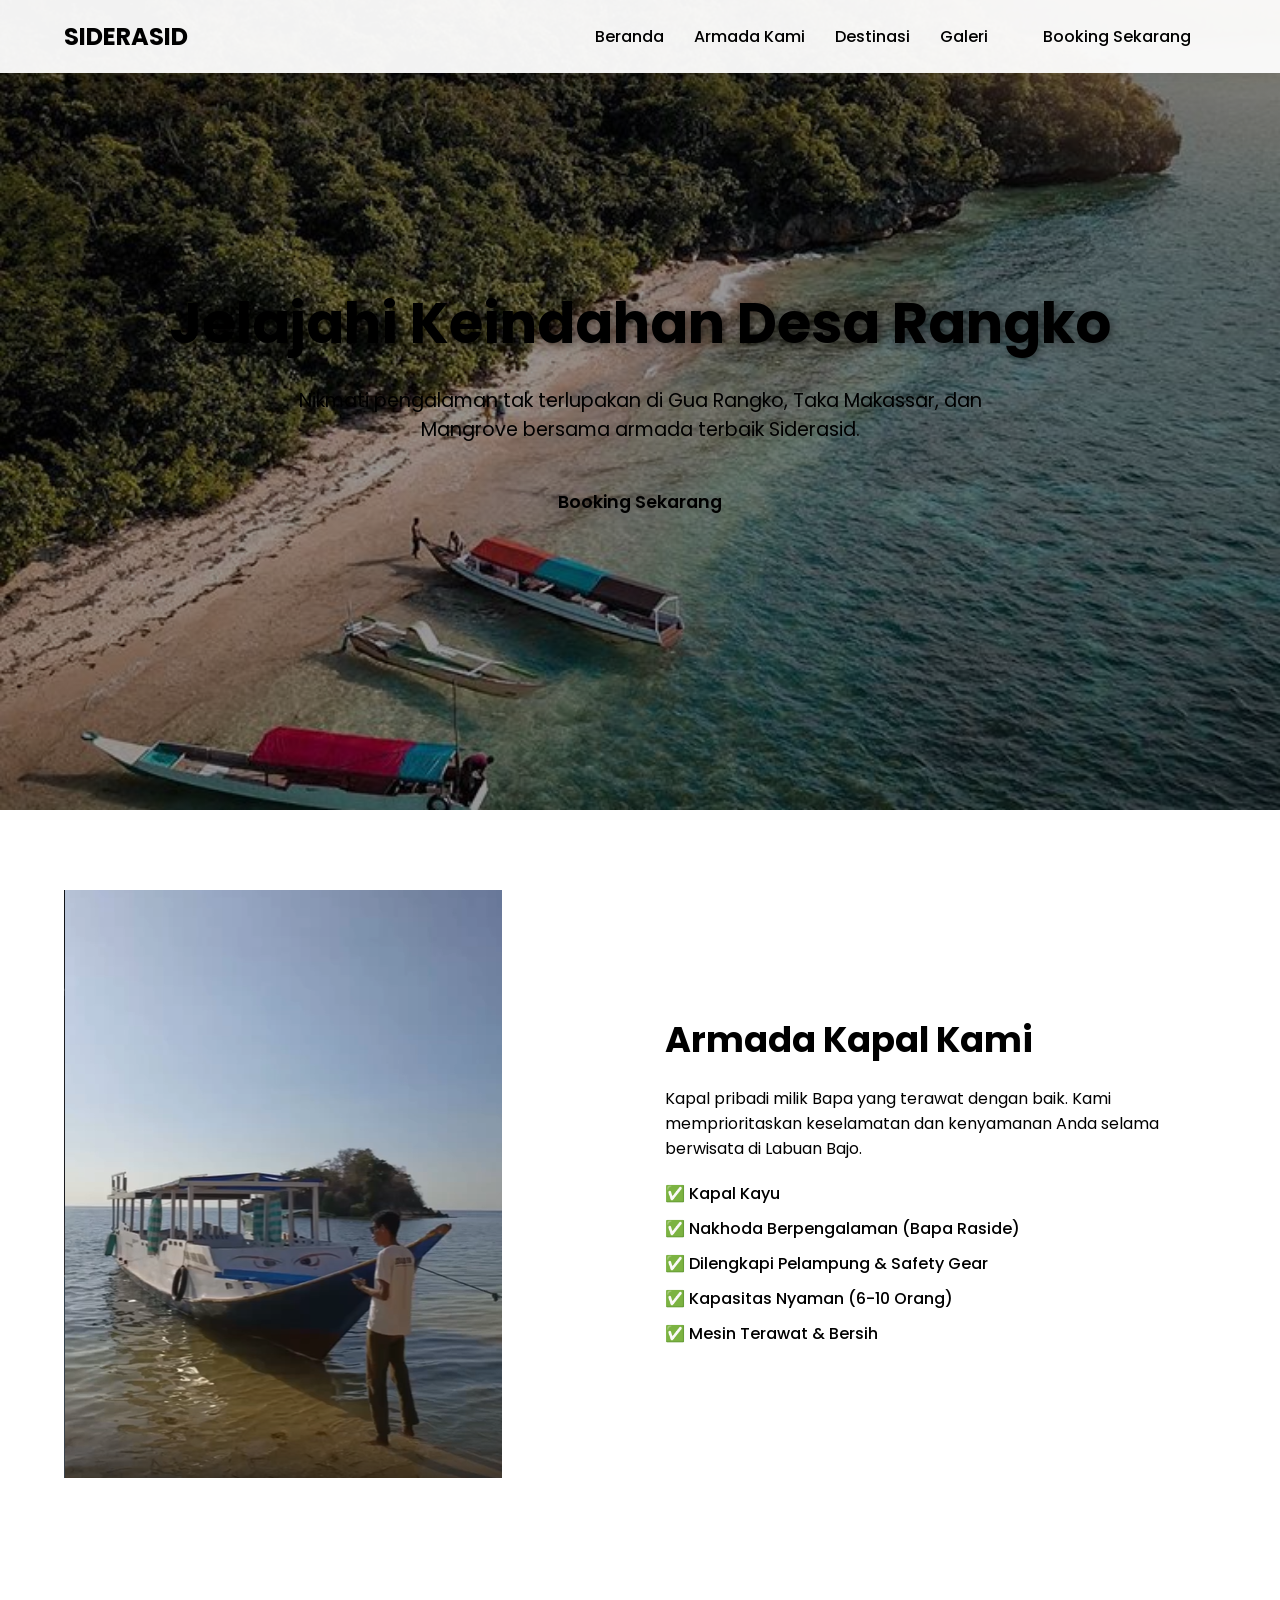
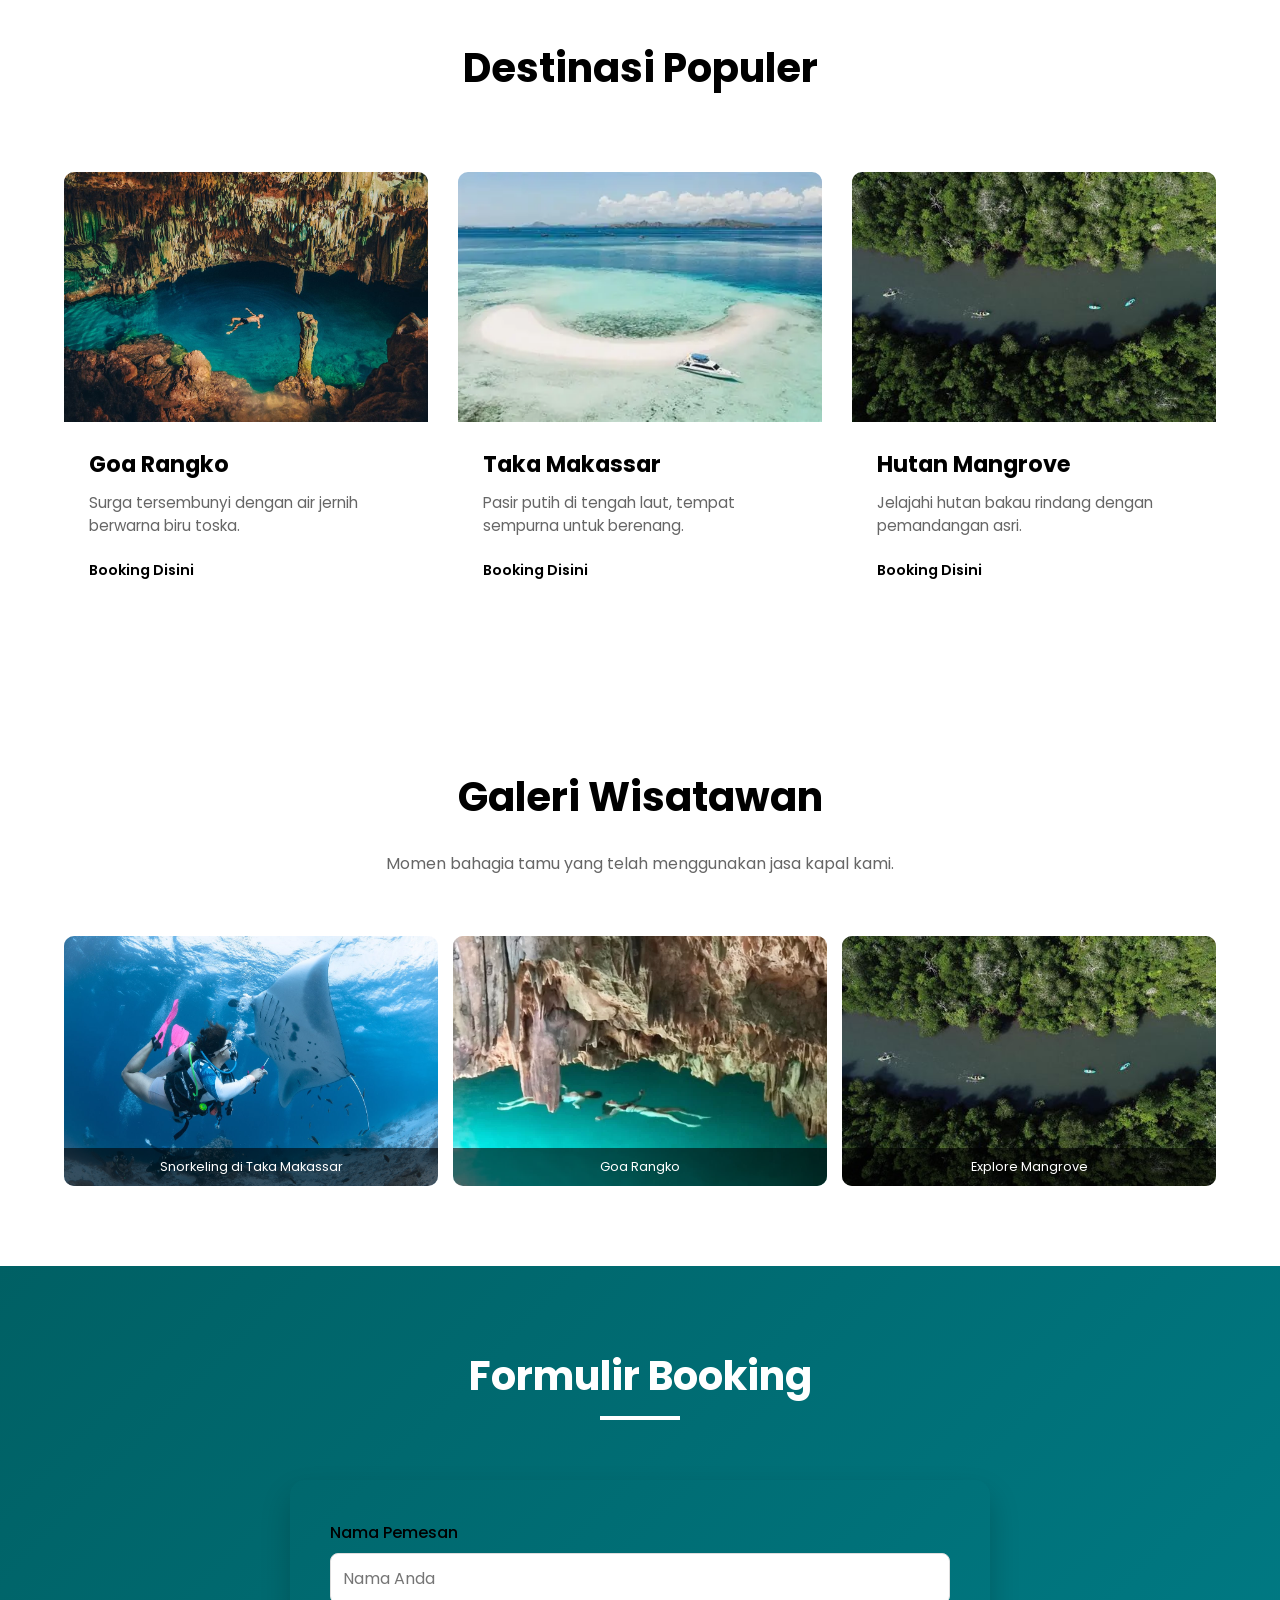
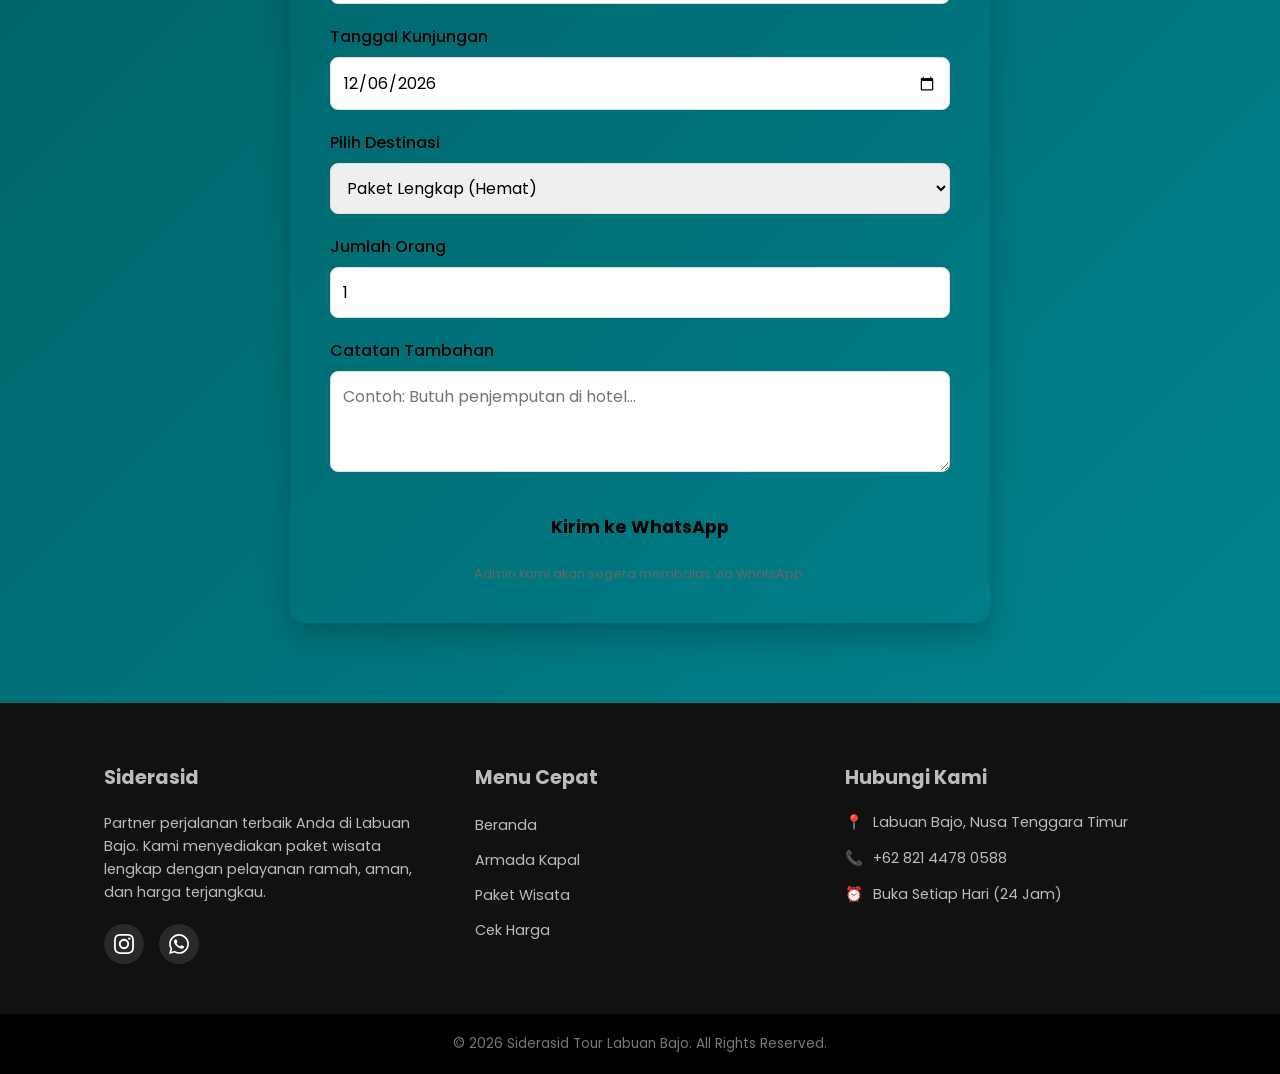
==== commit af4d43b6: "mengatasi merge conflict dan merapikan kode html" ====
--- a/index.html
+++ b/index.html
@@ -1,4 +1,3 @@
-<<<<<<< HEAD
 <!DOCTYPE html>
 <html lang="id">
 <head>
@@ -7,14 +6,10 @@
     <meta name="description" content="Siderasid - Paket Wisata Labuan Bajo: Gua Rangko, Taka Makassar, dan Mangrove. Booking perahu murah dan terpercaya.">
     <title>Siderasid | Labuan Bajo Tour</title>
     <link rel="stylesheet" href="style.css">
-    <!-- Google Fonts -->
     <link href="https://fonts.googleapis.com/css2?family=Poppins:wght@300;400;600;700&display=swap" rel="stylesheet">
-    
-
 </head>
 <body>
 
-    <!-- NAVBAR -->
     <nav class="navbar" id="navbar">
         <a href="#" class="logo">SIDERA<span>SID</span></a>
         <ul class="nav-links" id="navLinks">
@@ -27,7 +22,6 @@
         <div class="hamburger" onclick="toggleMenu()">☰</div>
     </nav>
 
-    <!-- HERO SECTION -->
     <section id="home" class="hero">
         <div class="hero-content">
             <h1>Jelajahi Keindahan Desa Rangko</h1>
@@ -36,19 +30,16 @@
         </div>
     </section>
 
-    <!-- SECTION BARU: FOTO KAPAL (PROMOSI) -->
     <section id="armada" class="armada-section">
         <div class="armada-img-container">
-            <!-- GANTI URL DI BAWAH INI DENGAN FOTO KAPAL BAPA ANDA -->
-            <!-- Contoh: src="foto-kapal-bapa.jpg" -->
-            <img src="kapal.png">
+            <img src="kapal.png" alt="Armada Kapal Siderasid">
         </div>
         <div class="armada-text">
             <h2>Armada Kapal Kami</h2>
             <p>Kapal pribadi milik Bapa yang terawat dengan baik. Kami memprioritaskan keselamatan dan kenyamanan Anda selama berwisata di Labuan Bajo.</p>
             
             <div class="armada-features">
-                <div class="feature-item">✅ Kapal Kayu </div>
+                <div class="feature-item">✅ Kapal Kayu</div>
                 <div class="feature-item">✅ Nakhoda Berpengalaman (Bapa Raside)</div>
                 <div class="feature-item">✅ Dilengkapi Pelampung & Safety Gear</div>
                 <div class="feature-item">✅ Kapasitas Nyaman (6-10 Orang)</div>
@@ -57,7 +48,6 @@
         </div>
     </section>
 
-    <!-- DESTINATIONS SECTION -->
     <section id="destinations" class="section">
         <div class="section-header">
             <h2>Destinasi Populer</h2>
@@ -65,46 +55,41 @@
         </div>
 
         <div class="dest-grid">
-            <!-- Destinasi 1 -->
             <div class="dest-card">
                 <div class="dest-img">
-                    <img src="foto1.jpg">
+                    <img src="foto1.jpg" alt="Goa Rangko">
                 </div>
                 <div class="dest-info">
                     <h3>Goa Rangko</h3>
                     <p>Surga tersembunyi dengan air jernih berwarna biru toska.</p>
-                    <a href="#booking" onclick="selectDestination('Gua Rangko')" class="btn-sm">Booking Disini</a>
-                </div>
-            </div>
-
-            <!-- Destinasi 2 -->
+                    <a href="#booking" onclick="selectDestination('Gua Rangko Only')" class="btn-sm">Booking Disini</a>
+                </div>
+            </div>
+
             <div class="dest-card">
                 <div class="dest-img">
-                    <img src="taka.webp">
+                    <img src="taka.webp" alt="Taka Makassar">
                 </div>
                 <div class="dest-info">
                     <h3>Taka Makassar</h3>
                     <p>Pasir putih di tengah laut, tempat sempurna untuk berenang.</p>
-                    <a href="#booking" onclick="selectDestination('Taka Makassar')" class="btn-sm">Booking Disini</a>
-                </div>
-            </div>
-
-            <!-- Destinasi 3 -->
+                    <a href="#booking" onclick="selectDestination('Taka Makassar Only')" class="btn-sm">Booking Disini</a>
+                </div>
+            </div>
+
             <div class="dest-card">
                 <div class="dest-img">
-                    <img src="hutan.jpeg
-                    ">
+                    <img src="hutan.jpeg" alt="Hutan Mangrove">
                 </div>
                 <div class="dest-info">
                     <h3>Hutan Mangrove</h3>
                     <p>Jelajahi hutan bakau rindang dengan pemandangan asri.</p>
-                    <a href="#booking" onclick="selectDestination('Mangrove Tour')" class="btn-sm">Booking Disini</a>
-                </div>
-            </div>
-        </div>
-    </section>
-
-    <!-- SECTION BARU: GALERI WISATAWAN -->
+                    <a href="#booking" onclick="selectDestination('Mangrove Only')" class="btn-sm">Booking Disini</a>
+                </div>
+            </div>
+        </div>
+    </section>
+
     <section id="gallery" class="section gallery-section">
         <div class="section-header">
             <h2>Galeri Wisatawan</h2>
@@ -113,23 +98,21 @@
         </div>
 
         <div class="gallery-grid">
-            <!-- GANTI src="..." DENGAN FOTO TAMU ANDA -->
             <div class="gallery-item">
-                <img src="Nomer1.jpg">
+                <img src="Nomer1.jpg" alt="Snorkeling di Taka Makassar">
                 <div class="gallery-caption">Snorkeling di Taka Makassar</div>
             </div>
             <div class="gallery-item">
-                <img src="foto5.webp">
+                <img src="foto5.webp" alt="Wisata Goa Rangko">
                 <div class="gallery-caption">Goa Rangko</div>
             </div>
             <div class="gallery-item">
-                <img src="hutan.jpeg">
-                <div class="gallery-caption">Explore Manggrov</div>
-            </div>
-        </div>
-    </section>
-
-    <!-- BOOKING SECTION -->
+                <img src="hutan.jpeg" alt="Explore Mangrove">
+                <div class="gallery-caption">Explore Mangrove</div>
+            </div>
+        </div>
+    </section>
+
     <section id="booking" class="section booking-section">
         <div class="section-header">
             <h2 style="color: white;">Formulir Booking</h2>
@@ -139,17 +122,17 @@
         <div class="booking-container">
             <form id="waForm">
                 <div class="form-group">
-                    <label>Nama Pemesan</label>
+                    <label for="name">Nama Pemesan</label>
                     <input type="text" id="name" class="form-control" placeholder="Nama Anda" required>
                 </div>
                 
                 <div class="form-group">
-                    <label>Tanggal Kunjungan</label>
+                    <label for="date">Tanggal Kunjungan</label>
                     <input type="date" id="date" class="form-control" required>
                 </div>
 
                 <div class="form-group">
-                    <label>Pilih Destinasi</label>
+                    <label for="destination">Pilih Destinasi</label>
                     <select id="destination" class="form-control">
                         <option value="Paket Lengkap (Rangko + Taka + Mangrove)">Paket Lengkap (Hemat)</option>
                         <option value="Gua Rangko Only">Gua Rangko Only</option>
@@ -159,12 +142,12 @@
                 </div>
 
                 <div class="form-group">
-                    <label>Jumlah Orang</label>
+                    <label for="pax">Jumlah Orang</label>
                     <input type="number" id="pax" class="form-control" min="1" value="1" required>
                 </div>
 
                 <div class="form-group">
-                    <label>Catatan Tambahan</label>
+                    <label for="notes">Catatan Tambahan</label>
                     <textarea id="notes" class="form-control" rows="3" placeholder="Contoh: Butuh penjemputan di hotel..."></textarea>
                 </div>
 
@@ -174,7 +157,6 @@
         </div>
     </section>
 
-    <!-- FOOTER SECTION -->
     <footer>
         <div class="footer-container">
             <div class="footer-col">
@@ -218,11 +200,10 @@
         </div>
 
         <div class="footer-bottom">
-            <p>&copy; 2023 Siderasid Tour Labuan Bajo. All Rights Reserved.</p>
+            <p>&copy; 2026 Siderasid Tour Labuan Bajo. All Rights Reserved.</p>
         </div>
     </footer>
 
-    <!-- JAVASCRIPT -->
     <script>
         // --- Sticky Navbar ---
         window.addEventListener('scroll', function() {
@@ -244,6 +225,8 @@
         function selectDestination(destName) {
             const selectBox = document.getElementById('destination');
             selectBox.value = destName;
+            // Scroll otomatis ke section booking
+            document.getElementById('booking').scrollIntoView({ behavior: 'smooth' });
         }
 
         // --- WhatsApp Form Logic ---
@@ -274,281 +257,4 @@
         document.getElementById('date').valueAsDate = new Date();
     </script>
 </body>
-=======
-<!DOCTYPE html>
-<html lang="id">
-<head>
-    <meta charset="UTF-8">
-    <meta name="viewport" content="width=device-width, initial-scale=1.0">
-    <meta name="description" content="Siderasid - Paket Wisata Labuan Bajo: Gua Rangko, Taka Makassar, dan Mangrove. Booking perahu murah dan terpercaya.">
-    <title>Siderasid | Labuan Bajo Tour</title>
-    <link rel="stylesheet" href="style.css">
-    <!-- Google Fonts -->
-    <link href="https://fonts.googleapis.com/css2?family=Poppins:wght@300;400;600;700&display=swap" rel="stylesheet">
-    
-
-</head>
-<body>
-
-    <!-- NAVBAR -->
-    <nav class="navbar" id="navbar">
-        <a href="#" class="logo">SIDERA<span>SID</span></a>
-        <ul class="nav-links" id="navLinks">
-            <li><a href="#home" onclick="toggleMenu()">Beranda</a></li>
-            <li><a href="#armada" onclick="toggleMenu()">Armada Kami</a></li>
-            <li><a href="#destinations" onclick="toggleMenu()">Destinasi</a></li>
-            <li><a href="#gallery" onclick="toggleMenu()">Galeri</a></li>
-            <li><a href="#booking" onclick="toggleMenu()" class="btn-cta">Booking Sekarang</a></li>
-        </ul>
-        <div class="hamburger" onclick="toggleMenu()">☰</div>
-    </nav>
-
-    <!-- HERO SECTION -->
-    <section id="home" class="hero">
-        <div class="hero-content">
-            <h1>Jelajahi Keindahan Desa Rangko</h1>
-            <p>Nikmati pengalaman tak terlupakan di Gua Rangko, Taka Makassar, dan Mangrove bersama armada terbaik Siderasid.</p>
-            <a href="#booking" class="btn-hero">Booking Sekarang</a>
-        </div>
-    </section>
-
-    <!-- SECTION BARU: FOTO KAPAL (PROMOSI) -->
-    <section id="armada" class="armada-section">
-        <div class="armada-img-container">
-            <!-- GANTI URL DI BAWAH INI DENGAN FOTO KAPAL BAPA ANDA -->
-            <!-- Contoh: src="foto-kapal-bapa.jpg" -->
-            <img src="kapal.png">
-        </div>
-        <div class="armada-text">
-            <h2>Armada Kapal Kami</h2>
-            <p>Kapal pribadi milik Bapa yang terawat dengan baik. Kami memprioritaskan keselamatan dan kenyamanan Anda selama berwisata di Labuan Bajo.</p>
-            
-            <div class="armada-features">
-                <div class="feature-item">✅ Kapal Kayu </div>
-                <div class="feature-item">✅ Nakhoda Berpengalaman (Bapa Raside)</div>
-                <div class="feature-item">✅ Dilengkapi Pelampung & Safety Gear</div>
-                <div class="feature-item">✅ Kapasitas Nyaman (6-10 Orang)</div>
-                <div class="feature-item">✅ Mesin Terawat & Bersih</div>
-            </div>
-        </div>
-    </section>
-
-    <!-- DESTINATIONS SECTION -->
-    <section id="destinations" class="section">
-        <div class="section-header">
-            <h2>Destinasi Populer</h2>
-            <span></span>
-        </div>
-
-        <div class="dest-grid">
-            <!-- Destinasi 1 -->
-            <div class="dest-card">
-                <div class="dest-img">
-                    <img src="foto1.jpg">
-                </div>
-                <div class="dest-info">
-                    <h3>Goa Rangko</h3>
-                    <p>Surga tersembunyi dengan air jernih berwarna biru toska.</p>
-                    <a href="#booking" onclick="selectDestination('Gua Rangko')" class="btn-sm">Booking Disini</a>
-                </div>
-            </div>
-
-            <!-- Destinasi 2 -->
-            <div class="dest-card">
-                <div class="dest-img">
-                    <img src="taka.webp">
-                </div>
-                <div class="dest-info">
-                    <h3>Taka Makassar</h3>
-                    <p>Pasir putih di tengah laut, tempat sempurna untuk berenang.</p>
-                    <a href="#booking" onclick="selectDestination('Taka Makassar')" class="btn-sm">Booking Disini</a>
-                </div>
-            </div>
-
-            <!-- Destinasi 3 -->
-            <div class="dest-card">
-                <div class="dest-img">
-                    <img src="hutan.jpeg
-                    ">
-                </div>
-                <div class="dest-info">
-                    <h3>Hutan Mangrove</h3>
-                    <p>Jelajahi hutan bakau rindang dengan pemandangan asri.</p>
-                    <a href="#booking" onclick="selectDestination('Mangrove Tour')" class="btn-sm">Booking Disini</a>
-                </div>
-            </div>
-        </div>
-    </section>
-
-    <!-- SECTION BARU: GALERI WISATAWAN -->
-    <section id="gallery" class="section gallery-section">
-        <div class="section-header">
-            <h2>Galeri Wisatawan</h2>
-            <span></span>
-            <p style="margin-top: 10px; color: #666;">Momen bahagia tamu yang telah menggunakan jasa kapal kami.</p>
-        </div>
-
-        <div class="gallery-grid">
-            <!-- GANTI src="..." DENGAN FOTO TAMU ANDA -->
-            <div class="gallery-item">
-                <img src="Nomer1.jpg">
-                <div class="gallery-caption">Snorkeling di Taka Makassar</div>
-            </div>
-            <div class="gallery-item">
-                <img src="foto5.webp">
-                <div class="gallery-caption">Goa Rangko</div>
-            </div>
-            <div class="gallery-item">
-                <img src="hutan.jpeg">
-                <div class="gallery-caption">Explore Manggrov</div>
-            </div>
-        </div>
-    </section>
-
-    <!-- BOOKING SECTION -->
-    <section id="booking" class="section booking-section">
-        <div class="section-header">
-            <h2 style="color: white;">Formulir Booking</h2>
-            <span style="background: white;"></span>
-        </div>
-
-        <div class="booking-container">
-            <form id="waForm">
-                <div class="form-group">
-                    <label>Nama Pemesan</label>
-                    <input type="text" id="name" class="form-control" placeholder="Nama Anda" required>
-                </div>
-                
-                <div class="form-group">
-                    <label>Tanggal Kunjungan</label>
-                    <input type="date" id="date" class="form-control" required>
-                </div>
-
-                <div class="form-group">
-                    <label>Pilih Destinasi</label>
-                    <select id="destination" class="form-control">
-                        <option value="Paket Lengkap (Rangko + Taka + Mangrove)">Paket Lengkap (Hemat)</option>
-                        <option value="Gua Rangko Only">Gua Rangko Only</option>
-                        <option value="Taka Makassar Only">Taka Makassar Only</option>
-                        <option value="Mangrove Only">Mangrove Only</option>
-                    </select>
-                </div>
-
-                <div class="form-group">
-                    <label>Jumlah Orang</label>
-                    <input type="number" id="pax" class="form-control" min="1" value="1" required>
-                </div>
-
-                <div class="form-group">
-                    <label>Catatan Tambahan</label>
-                    <textarea id="notes" class="form-control" rows="3" placeholder="Contoh: Butuh penjemputan di hotel..."></textarea>
-                </div>
-
-                <button type="submit" class="btn-submit">Kirim ke WhatsApp</button>
-                <p style="text-align: center; margin-top: 10px; font-size: 0.8rem; color: #666;">Admin kami akan segera membalas via WhatsApp.</p>
-            </form>
-        </div>
-    </section>
-
-    <!-- FOOTER SECTION -->
-    <footer>
-        <div class="footer-container">
-            <div class="footer-col">
-                <h3>Siderasid</h3>
-                <p>Partner perjalanan terbaik Anda di Labuan Bajo. Kami menyediakan paket wisata lengkap dengan pelayanan ramah, aman, dan harga terjangkau.</p>
-                <div class="social-icons-footer">
-                    <a href="https://www.instagram.com/siderasid/" target="_blank" class="social-btn" title="Instagram">
-                        <svg width="20" height="20" fill="white" viewBox="0 0 24 24"><path d="M12 2.163c3.204 0 3.584.012 4.85.07 3.252.148 4.771 1.691 4.919 4.919.058 1.265.069 1.645.069 4.849 0 3.205-.012 3.584-.069 4.849-.149 3.225-1.664 4.771-4.919 4.919-1.266.058-1.644.07-4.85.07-3.204 0-3.584-.012-4.85-.07-3.26-.149-4.771-1.699-4.919-4.92-.058-1.265-.07-1.644-.07-4.849 0-3.204.013-3.583.07-4.849.149-3.227 1.664-4.771 4.919-4.919 1.266-.057 1.645-.069 4.849-.069zm0-2.163c-3.259 0-3.667.014-4.947.072-4.358.2-6.78 2.618-6.98 6.98-.059 1.281-.073 1.689-.073 4.948 0 3.259.014 3.668.072 4.948.2 4.358 2.618 6.78 6.98 6.98 1.281.058 1.689.072 4.948.072 3.259 0 3.668-.014 4.948-.072 4.354-.2 6.782-2.618 6.979-6.98.059-1.28.073-1.689.073-4.948 0-3.259-.014-3.667-.072-4.947-.196-4.354-2.617-6.78-6.979-6.98-1.281-.059-1.69-.073-4.949-.073zm0 5.838c-3.403 0-6.162 2.759-6.162 6.162s2.759 6.163 6.162 6.163 6.162-2.759 6.162-6.163c0-3.403-2.759-6.162-6.162-6.162zm0 10.162c-2.209 0-4-1.79-4-4 0-2.209 1.791-4 4-4s4 1.791 4 4c0 2.21-1.791 4-4 4zm6.406-11.845c-.796 0-1.441.645-1.441 1.44s.645 1.44 1.441 1.44c.795 0 1.439-.645 1.439-1.44s-.644-1.44-1.439-1.44z"/></svg>
-                    </a>
-                    <a href="https://wa.me/6282144780588" target="_blank" class="social-btn" title="WhatsApp">
-                        <svg width="20" height="20" fill="white" viewBox="0 0 24 24"><path d="M.057 24l1.687-6.163c-1.041-1.804-1.588-3.849-1.587-5.946.003-6.556 5.338-11.891 11.893-11.891 3.181.001 6.167 1.24 8.413 3.488 2.245 2.248 3.481 5.236 3.48 8.414-.003 6.557-5.338 11.892-11.893 11.892-1.99-.001-3.951-.5-5.688-1.448l-6.305 1.654zm6.597-3.807c1.676.995 3.276 1.591 5.392 1.592 5.448 0 9.886-4.434 9.889-9.885.002-5.462-4.415-9.89-9.881-9.892-5.452 0-9.887 4.434-9.889 9.884-.001 2.225.651 3.891 1.746 5.634l-.999 3.648 3.742-.981zm11.387-5.464c-.074-.124-.272-.198-.57-.347-.297-.149-1.758-.868-2.031-.967-.272-.099-.47-.149-.669.149-.198.297-.768.967-.941 1.165-.173.198-.347.223-.644.074-.297-.149-1.255-.462-2.39-1.475-.883-.788-1.48-1.761-1.653-2.059-.173-.297-.018-.458.13-.606.134-.133.297-.347.446-.521.151-.172.2-.296.3-.495.099-.198.05-.372-.025-.521-.075-.148-.669-1.611-.916-2.206-.242-.579-.487-.501-.669-.51l-.57-.01c-.198 0-.52.074-.792.372s-1.04 1.016-1.04 2.479 1.065 2.876 1.213 3.074c.149.198 2.095 3.2 5.076 4.487.709.306 1.263.489 1.694.626.712.226 1.36.194 1.872.118.571-.085 1.758-.719 2.006-1.413.248-.695.248-1.29.173-1.414z"/></svg>
-                    </a>
-                </div>
-            </div>
-
-            <div class="footer-col">
-                <h3>Menu Cepat</h3>
-                <ul class="footer-links">
-                    <li><a href="#home">Beranda</a></li>
-                    <li><a href="#armada">Armada Kapal</a></li>
-                    <li><a href="#destinations">Paket Wisata</a></li>
-                    <li><a href="#booking">Cek Harga</a></li>
-                </ul>
-            </div>
-
-            <div class="footer-col">
-                <h3>Hubungi Kami</h3>
-                <div class="contact-item">
-                    <span>📍</span>
-                    <span>Labuan Bajo, Nusa Tenggara Timur</span>
-                </div>
-                <div class="contact-item">
-                    <span>📞</span>
-                    <span>+62 821 4478 0588</span>
-                </div>
-                <div class="contact-item">
-                    <span>⏰</span>
-                    <span>Buka Setiap Hari (24 Jam)</span>
-                </div>
-            </div>
-        </div>
-
-        <div class="footer-bottom">
-            <p>&copy; 2023 Siderasid Tour Labuan Bajo. All Rights Reserved.</p>
-        </div>
-    </footer>
-
-    <!-- JAVASCRIPT -->
-    <script>
-        // --- Sticky Navbar ---
-        window.addEventListener('scroll', function() {
-            const navbar = document.getElementById('navbar');
-            if (window.scrollY > 50) {
-                navbar.classList.add('scrolled');
-            } else {
-                navbar.classList.remove('scrolled');
-            }
-        });
-
-        // --- Mobile Menu Toggle ---
-        function toggleMenu() {
-            const navLinks = document.getElementById('navLinks');
-            navLinks.classList.toggle('active');
-        }
-
-        // --- Pre-select Destination from Buttons ---
-        function selectDestination(destName) {
-            const selectBox = document.getElementById('destination');
-            selectBox.value = destName;
-        }
-
-        // --- WhatsApp Form Logic ---
-        const WA_NUMBER = "6282144780588";
-
-        document.getElementById('waForm').addEventListener('submit', function(e) {
-            e.preventDefault();
-
-            const name = document.getElementById('name').value;
-            const date = document.getElementById('date').value;
-            const dest = document.getElementById('destination').value;
-            const pax = document.getElementById('pax').value;
-            const notes = document.getElementById('notes').value;
-
-            const message = `Halo Siderasid, saya ingin booking wisata Labuan Bajo.%0A%0A` +
-                            `👤 *Nama:* ${name}%0A` +
-                            `📅 *Tanggal:* ${date}%0A` +
-                            `📍 *Tujuan:* ${dest}%0A` +
-                            `👥 *Jumlah:* ${pax} Orang%0A` +
-                            `📝 *Catatan:* ${notes}%0A%0A` +
-                            `Mohon info harga dan ketersediaan kapal. Terima kasih!`;
-
-            const waLink = `https://wa.me/${WA_NUMBER}?text=${message}`;
-            window.open(waLink, '_blank');
-        });
-
-        // Set default date to today
-        document.getElementById('date').valueAsDate = new Date();
-    </script>
-</body>
->>>>>>> 66dd9b6f79f1c5793664a1a8253fab00519724ef
 </html>
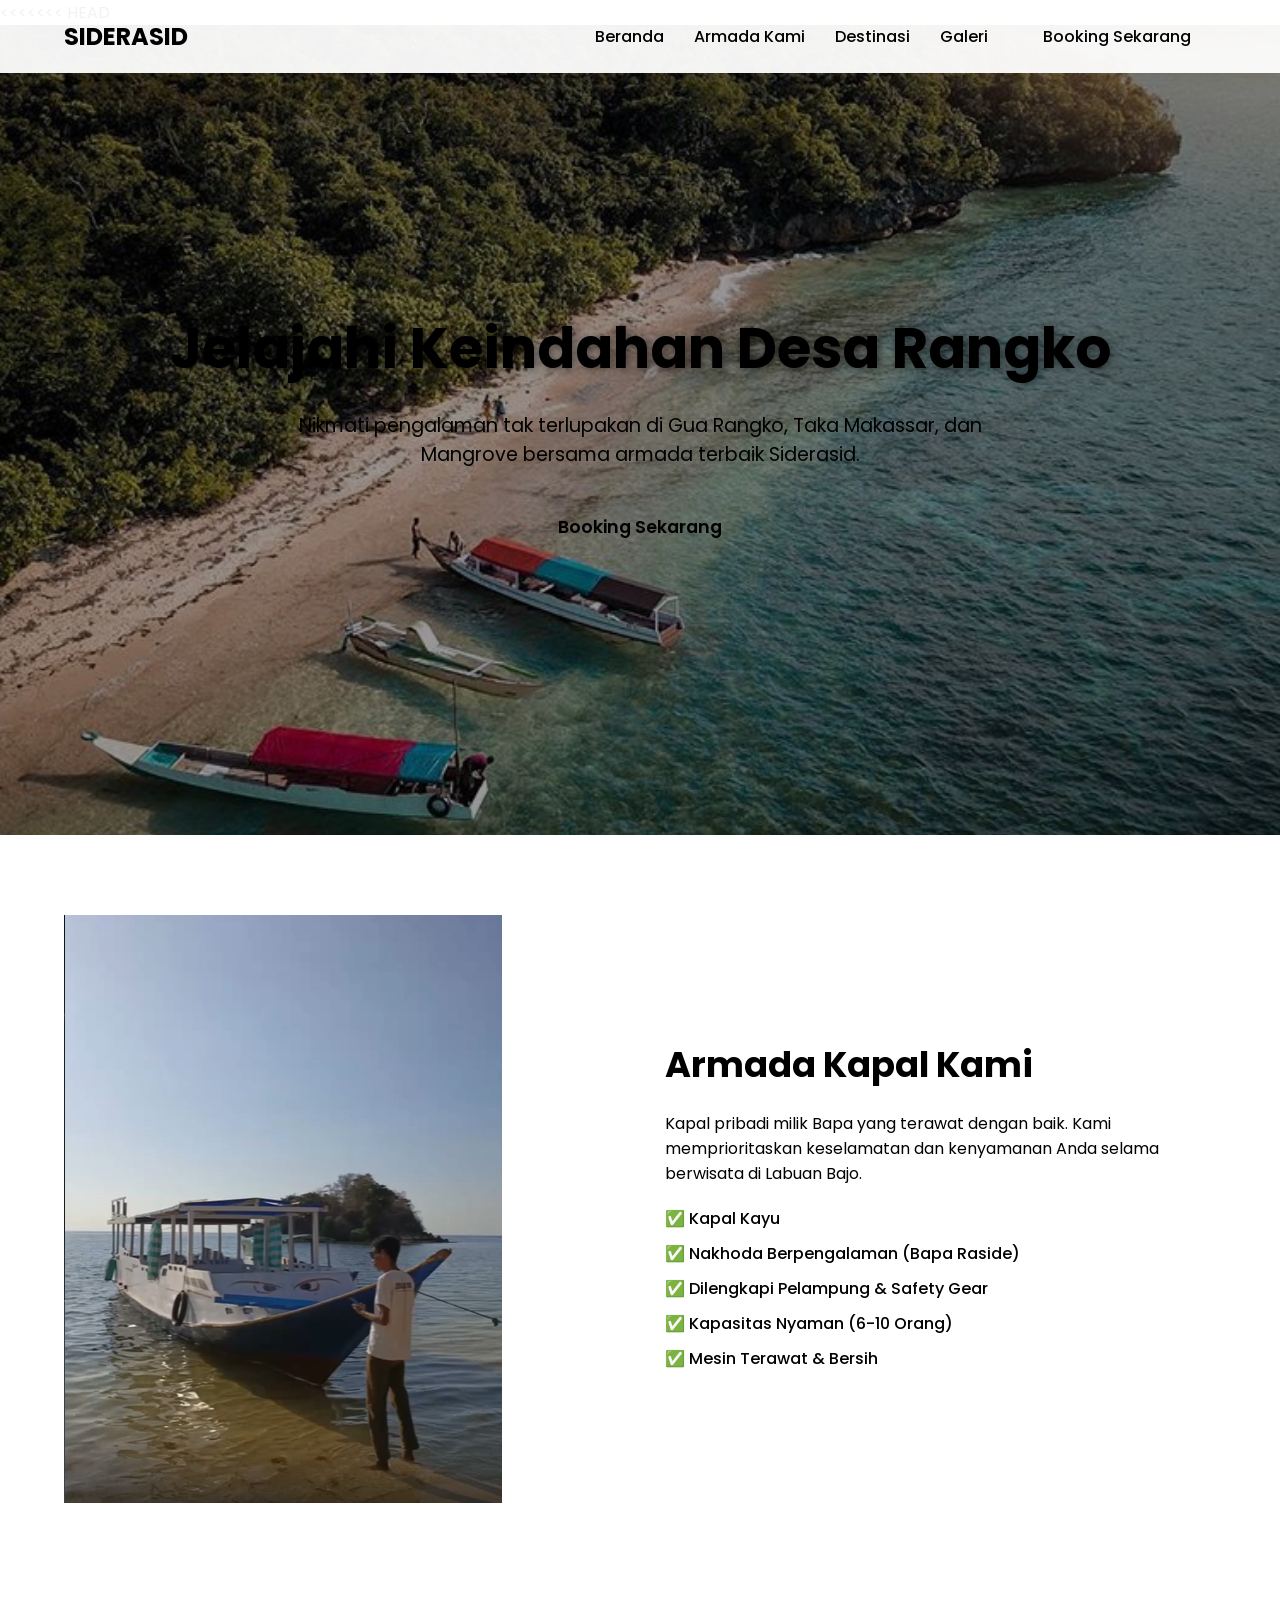
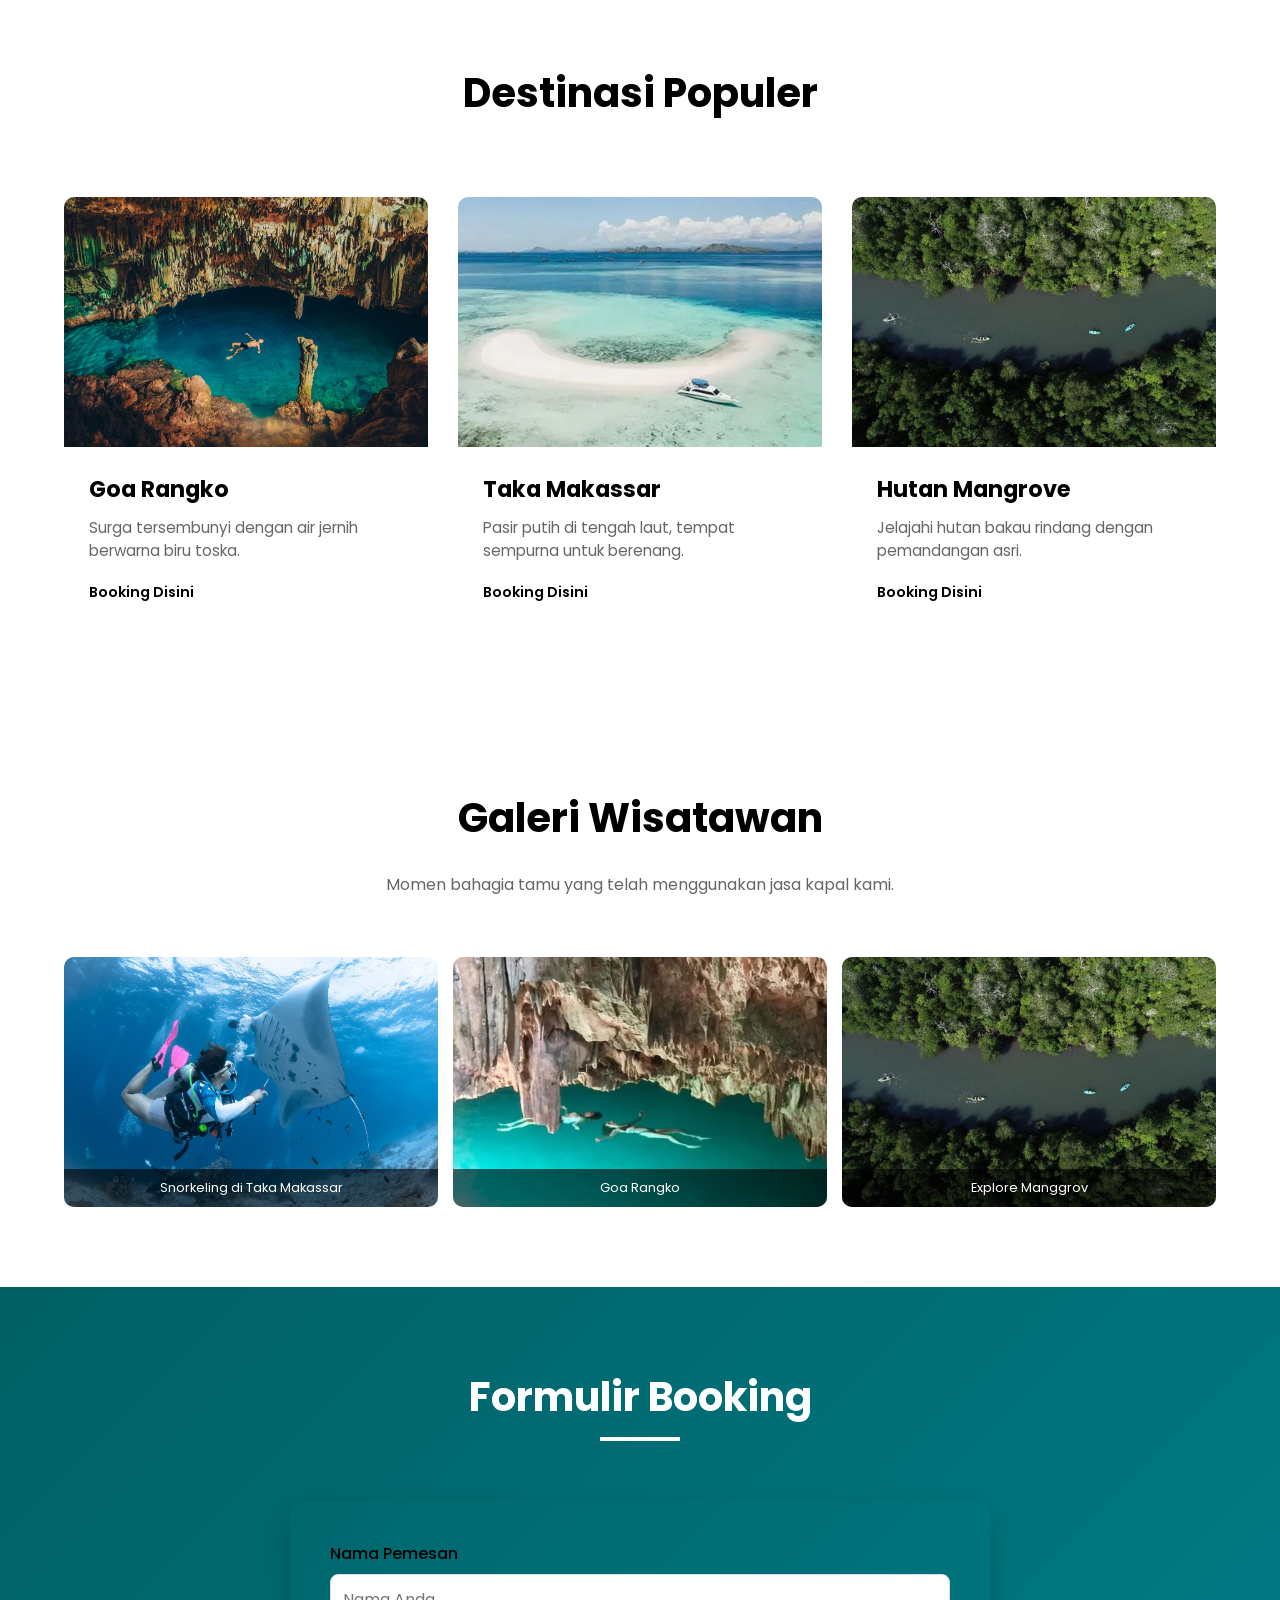
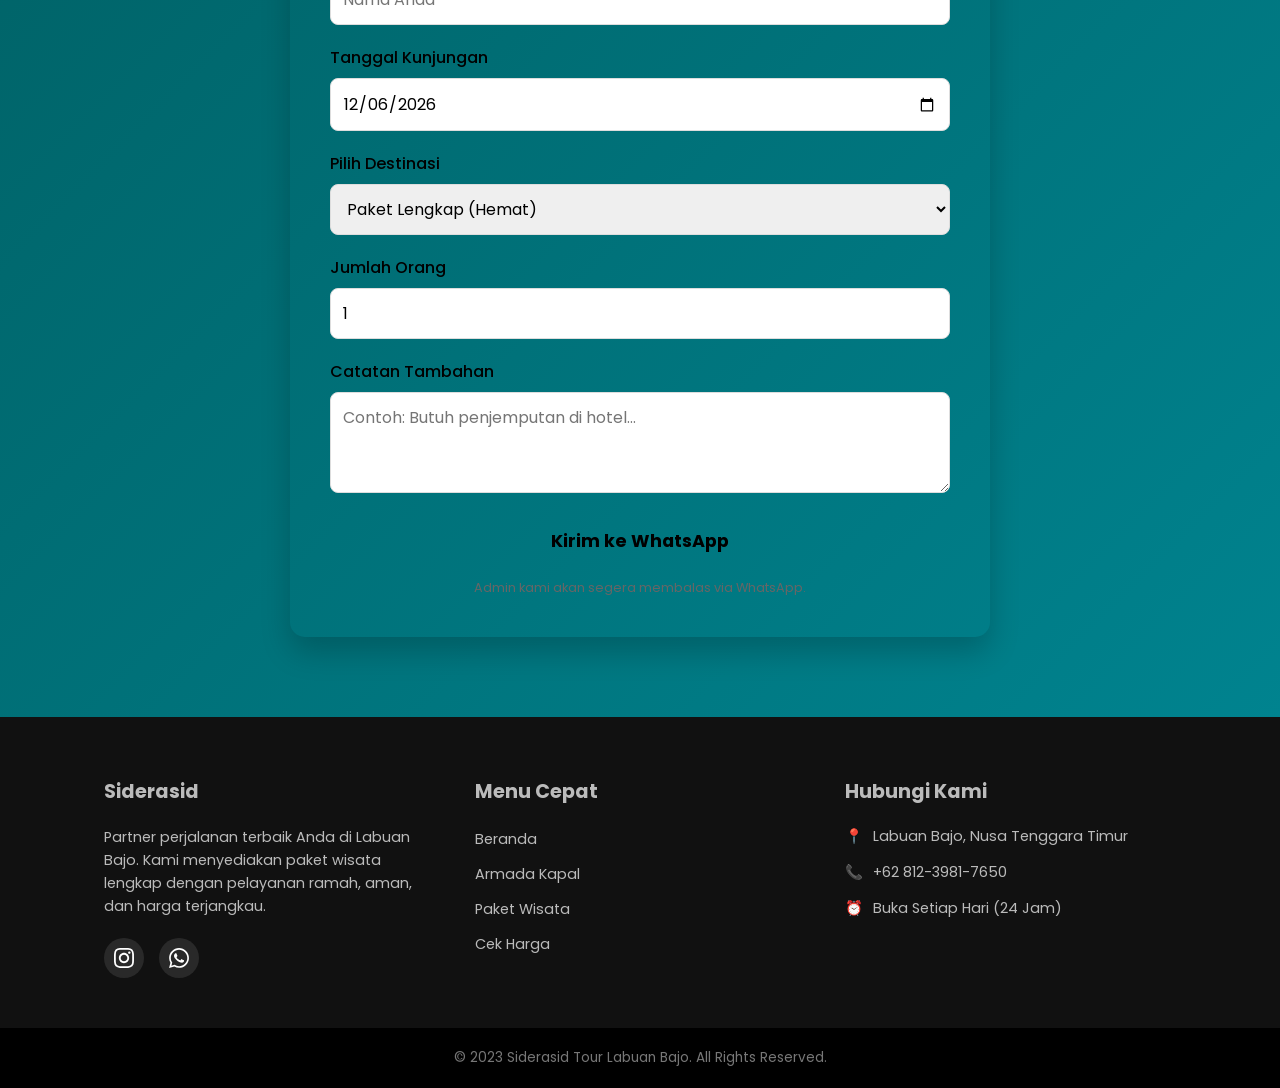
==== commit ae88fcd2: "update kode html rapi" ====
--- a/index.html
+++ b/index.html
@@ -1,3 +1,4 @@
+<<<<<<< HEAD
 <!DOCTYPE html>
 <html lang="id">
 <head>
@@ -6,10 +7,14 @@
     <meta name="description" content="Siderasid - Paket Wisata Labuan Bajo: Gua Rangko, Taka Makassar, dan Mangrove. Booking perahu murah dan terpercaya.">
     <title>Siderasid | Labuan Bajo Tour</title>
     <link rel="stylesheet" href="style.css">
+    <!-- Google Fonts -->
     <link href="https://fonts.googleapis.com/css2?family=Poppins:wght@300;400;600;700&display=swap" rel="stylesheet">
+    
+
 </head>
 <body>
 
+    <!-- NAVBAR -->
     <nav class="navbar" id="navbar">
         <a href="#" class="logo">SIDERA<span>SID</span></a>
         <ul class="nav-links" id="navLinks">
@@ -22,6 +27,7 @@
         <div class="hamburger" onclick="toggleMenu()">☰</div>
     </nav>
 
+    <!-- HERO SECTION -->
     <section id="home" class="hero">
         <div class="hero-content">
             <h1>Jelajahi Keindahan Desa Rangko</h1>
@@ -30,16 +36,19 @@
         </div>
     </section>
 
+    <!-- SECTION BARU: FOTO KAPAL (PROMOSI) -->
     <section id="armada" class="armada-section">
         <div class="armada-img-container">
-            <img src="kapal.png" alt="Armada Kapal Siderasid">
+            <!-- GANTI URL DI BAWAH INI DENGAN FOTO KAPAL BAPA ANDA -->
+            <!-- Contoh: src="foto-kapal-bapa.jpg" -->
+            <img src="kapal.png">
         </div>
         <div class="armada-text">
             <h2>Armada Kapal Kami</h2>
             <p>Kapal pribadi milik Bapa yang terawat dengan baik. Kami memprioritaskan keselamatan dan kenyamanan Anda selama berwisata di Labuan Bajo.</p>
             
             <div class="armada-features">
-                <div class="feature-item">✅ Kapal Kayu</div>
+                <div class="feature-item">✅ Kapal Kayu </div>
                 <div class="feature-item">✅ Nakhoda Berpengalaman (Bapa Raside)</div>
                 <div class="feature-item">✅ Dilengkapi Pelampung & Safety Gear</div>
                 <div class="feature-item">✅ Kapasitas Nyaman (6-10 Orang)</div>
@@ -48,6 +57,7 @@
         </div>
     </section>
 
+    <!-- DESTINATIONS SECTION -->
     <section id="destinations" class="section">
         <div class="section-header">
             <h2>Destinasi Populer</h2>
@@ -55,41 +65,46 @@
         </div>
 
         <div class="dest-grid">
+            <!-- Destinasi 1 -->
             <div class="dest-card">
                 <div class="dest-img">
-                    <img src="foto1.jpg" alt="Goa Rangko">
+                    <img src="foto1.jpg">
                 </div>
                 <div class="dest-info">
                     <h3>Goa Rangko</h3>
                     <p>Surga tersembunyi dengan air jernih berwarna biru toska.</p>
-                    <a href="#booking" onclick="selectDestination('Gua Rangko Only')" class="btn-sm">Booking Disini</a>
-                </div>
-            </div>
-
+                    <a href="#booking" onclick="selectDestination('Gua Rangko')" class="btn-sm">Booking Disini</a>
+                </div>
+            </div>
+
+            <!-- Destinasi 2 -->
             <div class="dest-card">
                 <div class="dest-img">
-                    <img src="taka.webp" alt="Taka Makassar">
+                    <img src="taka.webp">
                 </div>
                 <div class="dest-info">
                     <h3>Taka Makassar</h3>
                     <p>Pasir putih di tengah laut, tempat sempurna untuk berenang.</p>
-                    <a href="#booking" onclick="selectDestination('Taka Makassar Only')" class="btn-sm">Booking Disini</a>
-                </div>
-            </div>
-
+                    <a href="#booking" onclick="selectDestination('Taka Makassar')" class="btn-sm">Booking Disini</a>
+                </div>
+            </div>
+
+            <!-- Destinasi 3 -->
             <div class="dest-card">
                 <div class="dest-img">
-                    <img src="hutan.jpeg" alt="Hutan Mangrove">
+                    <img src="hutan.jpeg
+                    ">
                 </div>
                 <div class="dest-info">
                     <h3>Hutan Mangrove</h3>
                     <p>Jelajahi hutan bakau rindang dengan pemandangan asri.</p>
-                    <a href="#booking" onclick="selectDestination('Mangrove Only')" class="btn-sm">Booking Disini</a>
-                </div>
-            </div>
-        </div>
-    </section>
-
+                    <a href="#booking" onclick="selectDestination('Mangrove Tour')" class="btn-sm">Booking Disini</a>
+                </div>
+            </div>
+        </div>
+    </section>
+
+    <!-- SECTION BARU: GALERI WISATAWAN -->
     <section id="gallery" class="section gallery-section">
         <div class="section-header">
             <h2>Galeri Wisatawan</h2>
@@ -98,21 +113,23 @@
         </div>
 
         <div class="gallery-grid">
+            <!-- GANTI src="..." DENGAN FOTO TAMU ANDA -->
             <div class="gallery-item">
-                <img src="Nomer1.jpg" alt="Snorkeling di Taka Makassar">
+                <img src="Nomer1.jpg">
                 <div class="gallery-caption">Snorkeling di Taka Makassar</div>
             </div>
             <div class="gallery-item">
-                <img src="foto5.webp" alt="Wisata Goa Rangko">
+                <img src="foto5.webp">
                 <div class="gallery-caption">Goa Rangko</div>
             </div>
             <div class="gallery-item">
-                <img src="hutan.jpeg" alt="Explore Mangrove">
-                <div class="gallery-caption">Explore Mangrove</div>
-            </div>
-        </div>
-    </section>
-
+                <img src="hutan.jpeg">
+                <div class="gallery-caption">Explore Manggrov</div>
+            </div>
+        </div>
+    </section>
+
+    <!-- BOOKING SECTION -->
     <section id="booking" class="section booking-section">
         <div class="section-header">
             <h2 style="color: white;">Formulir Booking</h2>
@@ -122,17 +139,17 @@
         <div class="booking-container">
             <form id="waForm">
                 <div class="form-group">
-                    <label for="name">Nama Pemesan</label>
+                    <label>Nama Pemesan</label>
                     <input type="text" id="name" class="form-control" placeholder="Nama Anda" required>
                 </div>
                 
                 <div class="form-group">
-                    <label for="date">Tanggal Kunjungan</label>
+                    <label>Tanggal Kunjungan</label>
                     <input type="date" id="date" class="form-control" required>
                 </div>
 
                 <div class="form-group">
-                    <label for="destination">Pilih Destinasi</label>
+                    <label>Pilih Destinasi</label>
                     <select id="destination" class="form-control">
                         <option value="Paket Lengkap (Rangko + Taka + Mangrove)">Paket Lengkap (Hemat)</option>
                         <option value="Gua Rangko Only">Gua Rangko Only</option>
@@ -142,12 +159,12 @@
                 </div>
 
                 <div class="form-group">
-                    <label for="pax">Jumlah Orang</label>
+                    <label>Jumlah Orang</label>
                     <input type="number" id="pax" class="form-control" min="1" value="1" required>
                 </div>
 
                 <div class="form-group">
-                    <label for="notes">Catatan Tambahan</label>
+                    <label>Catatan Tambahan</label>
                     <textarea id="notes" class="form-control" rows="3" placeholder="Contoh: Butuh penjemputan di hotel..."></textarea>
                 </div>
 
@@ -157,6 +174,7 @@
         </div>
     </section>
 
+    <!-- FOOTER SECTION -->
     <footer>
         <div class="footer-container">
             <div class="footer-col">
@@ -166,7 +184,7 @@
                     <a href="https://www.instagram.com/siderasid/" target="_blank" class="social-btn" title="Instagram">
                         <svg width="20" height="20" fill="white" viewBox="0 0 24 24"><path d="M12 2.163c3.204 0 3.584.012 4.85.07 3.252.148 4.771 1.691 4.919 4.919.058 1.265.069 1.645.069 4.849 0 3.205-.012 3.584-.069 4.849-.149 3.225-1.664 4.771-4.919 4.919-1.266.058-1.644.07-4.85.07-3.204 0-3.584-.012-4.85-.07-3.26-.149-4.771-1.699-4.919-4.92-.058-1.265-.07-1.644-.07-4.849 0-3.204.013-3.583.07-4.849.149-3.227 1.664-4.771 4.919-4.919 1.266-.057 1.645-.069 4.849-.069zm0-2.163c-3.259 0-3.667.014-4.947.072-4.358.2-6.78 2.618-6.98 6.98-.059 1.281-.073 1.689-.073 4.948 0 3.259.014 3.668.072 4.948.2 4.358 2.618 6.78 6.98 6.98 1.281.058 1.689.072 4.948.072 3.259 0 3.668-.014 4.948-.072 4.354-.2 6.782-2.618 6.979-6.98.059-1.28.073-1.689.073-4.948 0-3.259-.014-3.667-.072-4.947-.196-4.354-2.617-6.78-6.979-6.98-1.281-.059-1.69-.073-4.949-.073zm0 5.838c-3.403 0-6.162 2.759-6.162 6.162s2.759 6.163 6.162 6.163 6.162-2.759 6.162-6.163c0-3.403-2.759-6.162-6.162-6.162zm0 10.162c-2.209 0-4-1.79-4-4 0-2.209 1.791-4 4-4s4 1.791 4 4c0 2.21-1.791 4-4 4zm6.406-11.845c-.796 0-1.441.645-1.441 1.44s.645 1.44 1.441 1.44c.795 0 1.439-.645 1.439-1.44s-.644-1.44-1.439-1.44z"/></svg>
                     </a>
-                    <a href="https://wa.me/6282144780588" target="_blank" class="social-btn" title="WhatsApp">
+                    <a href="https://wa.me/+62 812-3981-7650" target="_blank" class="social-btn" title="WhatsApp">
                         <svg width="20" height="20" fill="white" viewBox="0 0 24 24"><path d="M.057 24l1.687-6.163c-1.041-1.804-1.588-3.849-1.587-5.946.003-6.556 5.338-11.891 11.893-11.891 3.181.001 6.167 1.24 8.413 3.488 2.245 2.248 3.481 5.236 3.48 8.414-.003 6.557-5.338 11.892-11.893 11.892-1.99-.001-3.951-.5-5.688-1.448l-6.305 1.654zm6.597-3.807c1.676.995 3.276 1.591 5.392 1.592 5.448 0 9.886-4.434 9.889-9.885.002-5.462-4.415-9.89-9.881-9.892-5.452 0-9.887 4.434-9.889 9.884-.001 2.225.651 3.891 1.746 5.634l-.999 3.648 3.742-.981zm11.387-5.464c-.074-.124-.272-.198-.57-.347-.297-.149-1.758-.868-2.031-.967-.272-.099-.47-.149-.669.149-.198.297-.768.967-.941 1.165-.173.198-.347.223-.644.074-.297-.149-1.255-.462-2.39-1.475-.883-.788-1.48-1.761-1.653-2.059-.173-.297-.018-.458.13-.606.134-.133.297-.347.446-.521.151-.172.2-.296.3-.495.099-.198.05-.372-.025-.521-.075-.148-.669-1.611-.916-2.206-.242-.579-.487-.501-.669-.51l-.57-.01c-.198 0-.52.074-.792.372s-1.04 1.016-1.04 2.479 1.065 2.876 1.213 3.074c.149.198 2.095 3.2 5.076 4.487.709.306 1.263.489 1.694.626.712.226 1.36.194 1.872.118.571-.085 1.758-.719 2.006-1.413.248-.695.248-1.29.173-1.414z"/></svg>
                     </a>
                 </div>
@@ -190,7 +208,7 @@
                 </div>
                 <div class="contact-item">
                     <span>📞</span>
-                    <span>+62 821 4478 0588</span>
+                    <span>+62 812-3981-7650</span>
                 </div>
                 <div class="contact-item">
                     <span>⏰</span>
@@ -200,10 +218,11 @@
         </div>
 
         <div class="footer-bottom">
-            <p>&copy; 2026 Siderasid Tour Labuan Bajo. All Rights Reserved.</p>
+            <p>&copy; 2023 Siderasid Tour Labuan Bajo. All Rights Reserved.</p>
         </div>
     </footer>
 
+    <!-- JAVASCRIPT -->
     <script>
         // --- Sticky Navbar ---
         window.addEventListener('scroll', function() {
@@ -225,12 +244,10 @@
         function selectDestination(destName) {
             const selectBox = document.getElementById('destination');
             selectBox.value = destName;
-            // Scroll otomatis ke section booking
-            document.getElementById('booking').scrollIntoView({ behavior: 'smooth' });
         }
 
         // --- WhatsApp Form Logic ---
-        const WA_NUMBER = "6282144780588";
+        const WA_NUMBER = "62812397650";
 
         document.getElementById('waForm').addEventListener('submit', function(e) {
             e.preventDefault();
@@ -257,4 +274,3 @@
         document.getElementById('date').valueAsDate = new Date();
     </script>
 </body>
-</html>
